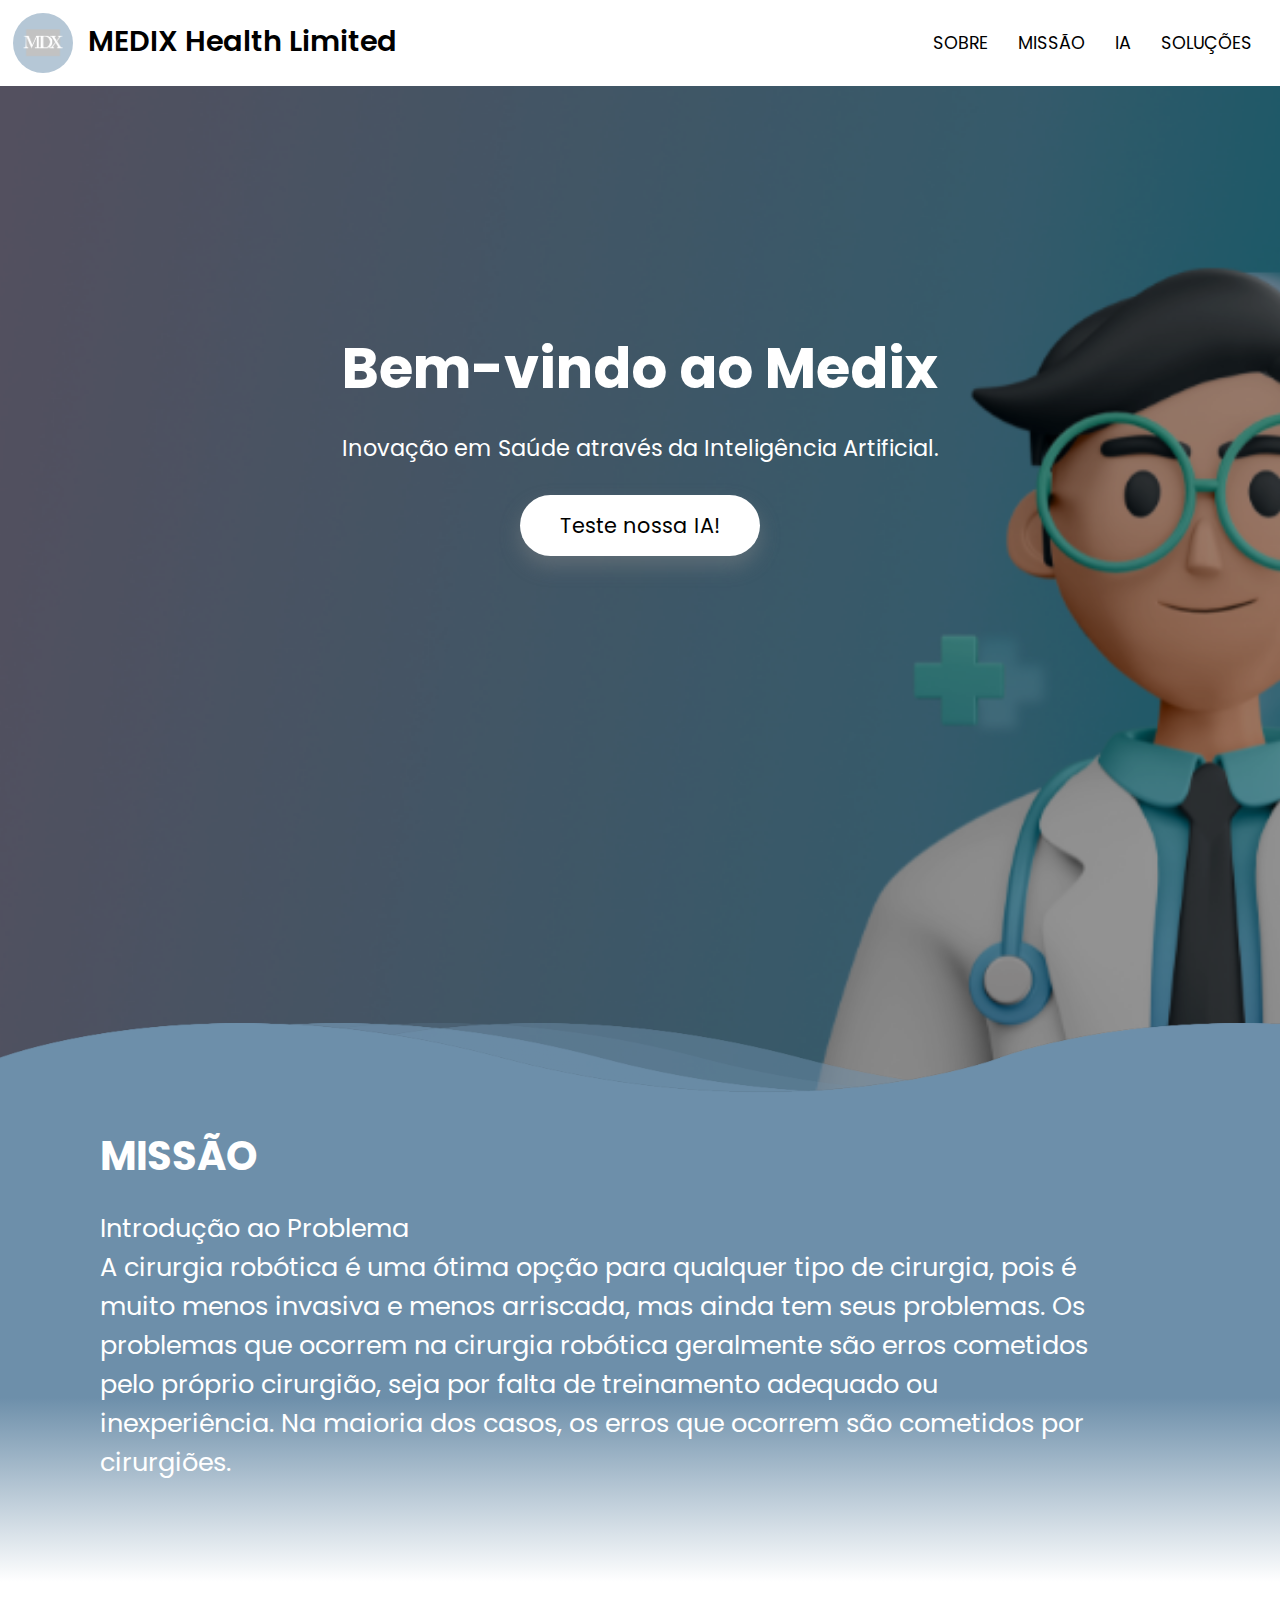
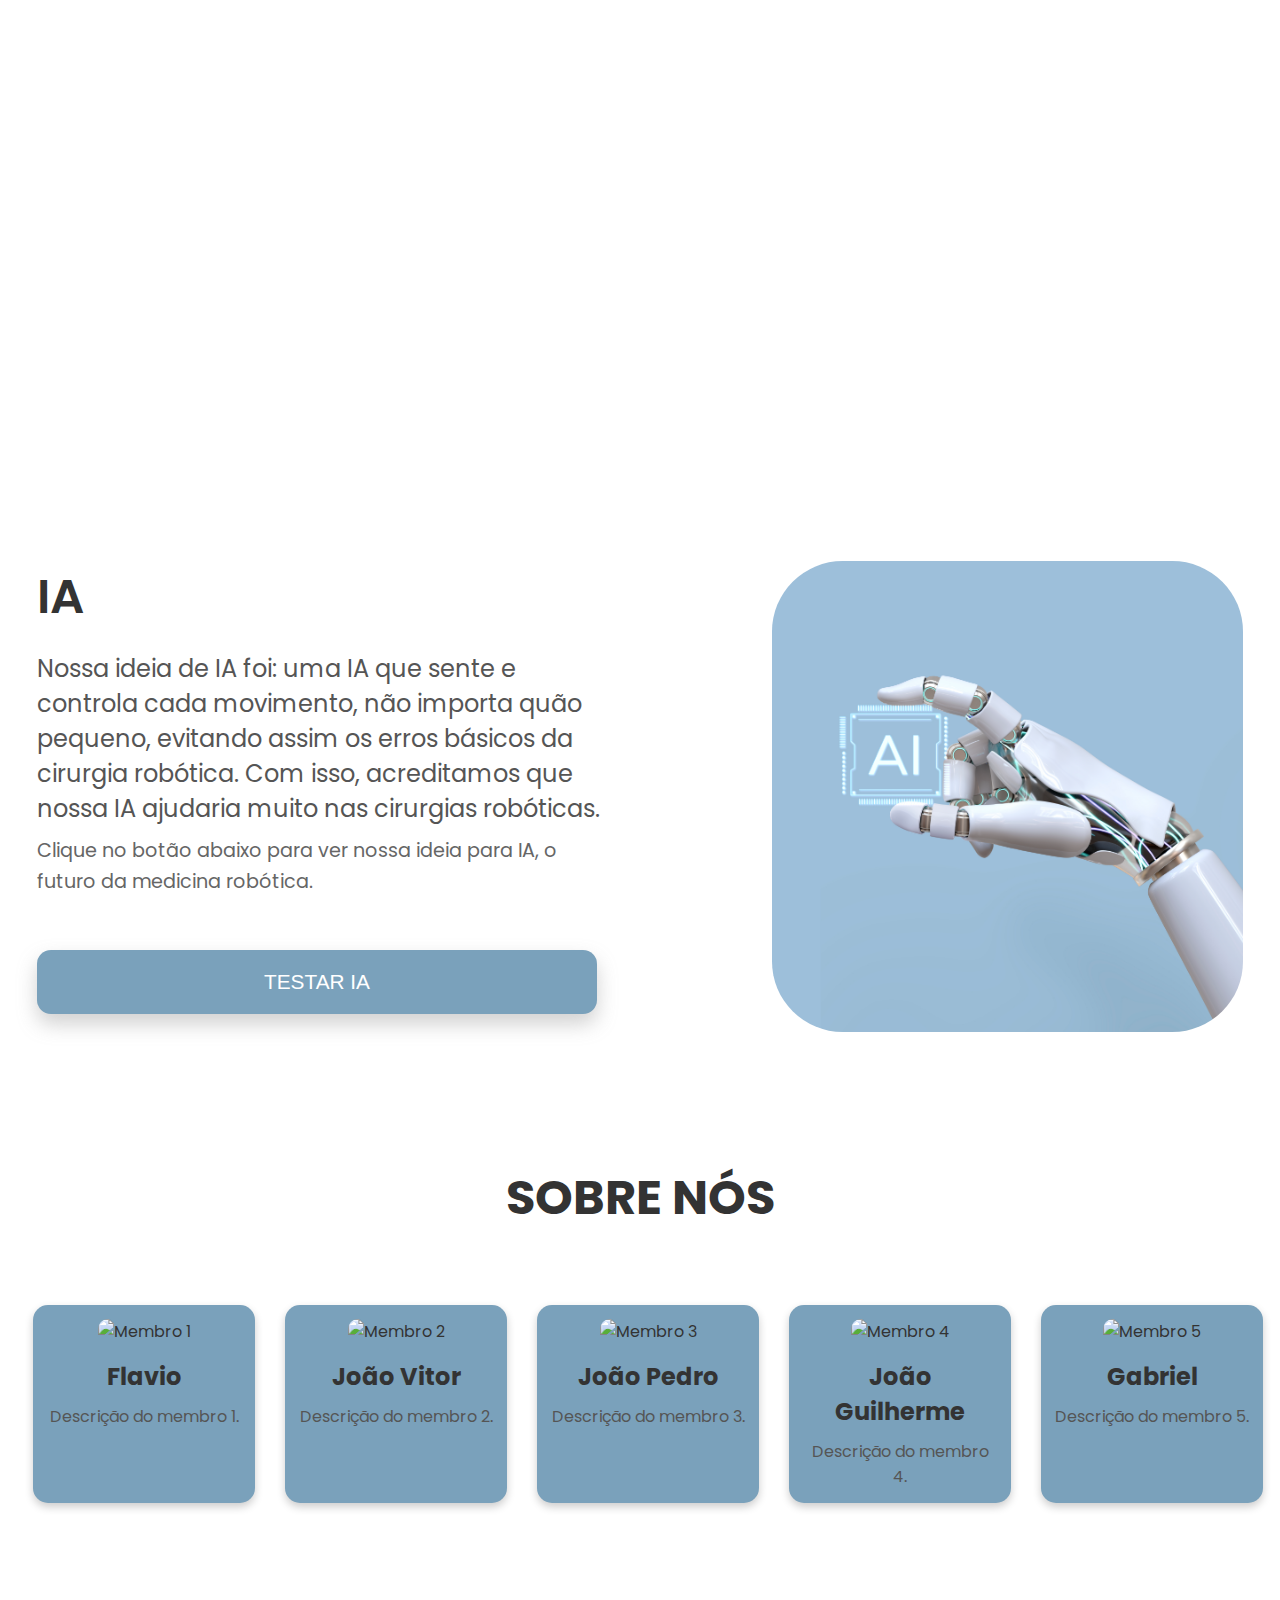
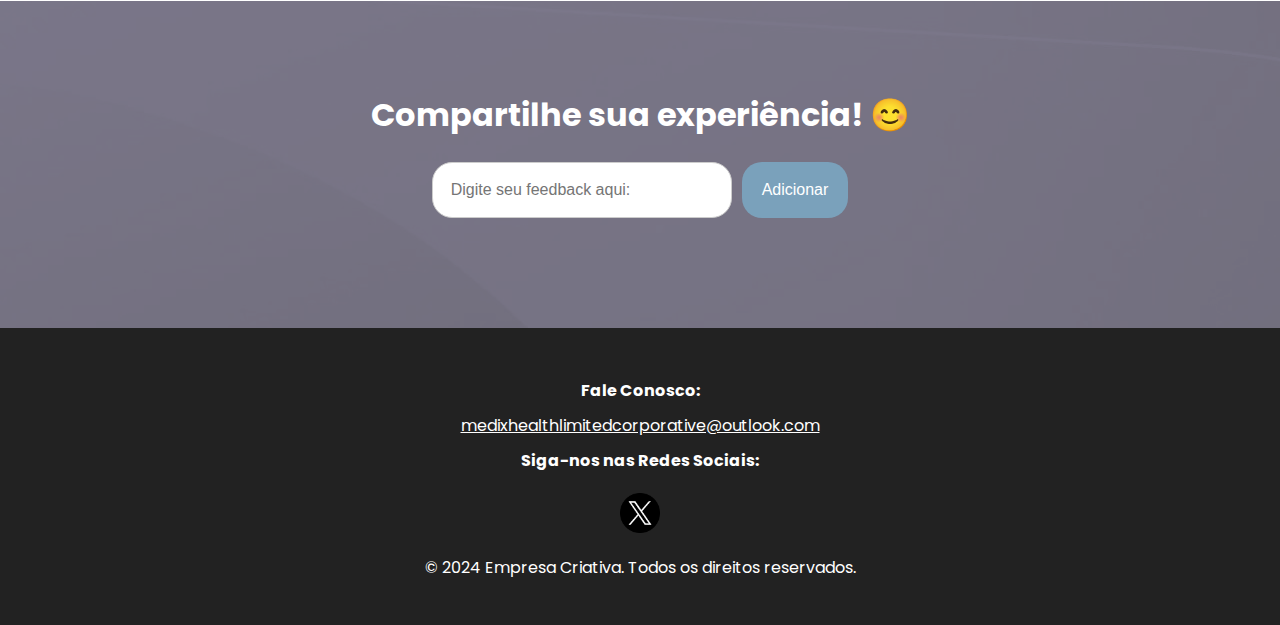
==== index.html @ 0a0d0ec9 "arrumei" ====
<!DOCTYPE html>
<html lang="usa">

<head>
    <meta charset="UTF-8">
    <meta name="viewport" content="width=device-width, initial-scale=1.0">
    <title>MEDIX Health Limited</title>
    <link rel="icon" href="imgs/LOGO.png">
    <link href="https://fonts.googleapis.com/css2?family=Poppins:wght@400;600&display=swap" rel="stylesheet">
    <link rel="stylesheet" href="style.css">
</head>

<body>

    <header class="main-header">
        <div class="header">
            <div class="logo">
                <img class="imgLogo" src="imgs/LOGO.png">
                <h1 class="logoTxt">MEDIX Health Limited</h1>
            </div>
            <nav class="main-nav">
                <ul>
                    <li><a href="#">SOBRE</a></li>
                    <li><a href="#">MISSÃO</a></li>
                    <li><a href="#">IA</a></li>
                    <li><a href="#">SOLUÇÕES</a></li>
                </ul>
            </nav>
        </div>
    </header>
    <section class="hero">
        <div class="centroPrincipal">
            <h2>Bem-vindo ao Medix</h2>
            <p>Inovação em Saúde através da Inteligência Artificial.</p>
            <a href="#" class="cta-btn">Teste nossa IA!</a>
        </div>
    </section>

    <section class="ondas-box">
        <section class="txtMis">
            <h3>MISSÃO</h3>
            <p>Introdução ao Problema</p>
            <p>A cirurgia robótica é uma ótima opção para qualquer tipo de cirurgia, pois é muito menos invasiva e
                menos arriscada, mas ainda tem seus problemas. Os problemas que ocorrem na cirurgia robótica geralmente
                são erros cometidos pelo próprio cirurgião, seja por falta de treinamento adequado ou inexperiência. Na
                maioria dos casos, os erros que ocorrem são cometidos por cirurgiões.</p>
        </section>

        <div class="onda" id="onda1"></div>
        <div class="onda" id="onda2"></div>
        <div class="onda" id="onda3"></div>
        <div class="onda" id="onda4"></div>
    </section>

    <section class="mission2">
        <div class="misON2">
            <img class="imgMis" src="imgs/pexels-cottonbro-6153343.jpg" alt="Descrição da imagem">
            <div class="txtMis3">
                <h3 class="tilMis">Nossa Solução</h3>
                <p class="pTxt">
                    Esses erros são simples e fáceis de evitar. Pensamos em resolver esses erros médicos com uma IA que
                    reconhece qualquer movimento, não importa quão pequeno, evitando assim os erros.
                </p>
            </div>
        </div>
    </section>

    <section class="ourAI">
        <div class="ai">
            <h3 class="titAi">IA</h3>
            <div class="txtAIz">
                <p class="txtAi">Nossa ideia de IA foi: uma IA que sente e controla cada movimento, não importa quão
                    pequeno, evitando assim os erros básicos da cirurgia robótica. Com isso, acreditamos que nossa IA
                    ajudaria muito nas cirurgias robóticas.</p>
                <p class="txtAi2">Clique no botão abaixo para ver nossa ideia para IA, o futuro da medicina robótica.
                </p>
                <button class="btnAI">TESTAR IA</button>
            </div>
        </div>
        <div class="imgAIc">
            <img class="imgAi" src="imgs/ai-chip-artificial-intelligence-future-technology-innovation.jpg">
        </div>
    </section>

    <section class="about">
        <h1>SOBRE NÓS</h1>
        <div class="about-container">
            <div class="about-card">
                <img src="imgs/FLAVIO.png" alt="Membro 1">
                <h4>Flavio</h4>
                <p>Descrição do membro 1.</p>
            </div>
            <div class="about-card">
                <img src="imgs/CLIRONS.png" alt="Membro 2">
                <h4>João Vitor</h4>
                <p>Descrição do membro 2.</p>
            </div>
            <div class="about-card">
                <img src="imgs/PEDRO.png" alt="Membro 3">
                <h4>João Pedro</h4>
                <p>Descrição do membro 3.</p>
            </div>
            <div class="about-card">
                <img src="imgs/GUILHERME.png" alt="Membro 4">
                <h4>João Guilherme</h4>
                <p>Descrição do membro 4.</p>
            </div>
            <div class="about-card">
                <img src="imgs/BABIEL.png" alt="Membro 5">
                <h4>Gabriel</h4>
                <p>Descrição do membro 5.</p>
            </div>
        </div>
    </section>

    <script>
        // Função para verificar se o elemento está visível na viewport para só fazer o movimento quando chegar no objeto
        function isElementInViewport(el) {
            const rect = el.getBoundingClientRect();
            return (
                rect.top >= 0 &&
                rect.bottom <= (window.innerHeight || document.documentElement.clientHeight)
            );
        }

        // Função para adicionar a animação quando o elemento está na viewport
        function animateOnScroll() {
            const misON2 = document.querySelectorAll('.misON2');
            misON2.forEach((item) => {
                if (isElementInViewport(item)) {
                    item.classList.add('animate');
                }
            });
        }

        // Adiciona o evento de rolagem
        window.addEventListener('scroll', animateOnScroll);
    </script>

    <script>
        // Função para verificar se o elemento está visível na viewport para só fazer o movimento quando chegar no objeto
        function isElementInViewport(el) {
            const rect = el.getBoundingClientRect();
            return (
                rect.top >= 0 &&
                rect.bottom <= (window.innerHeight || document.documentElement.clientHeight)
            );
        }

        // Função para adicionar a animação quando o elemento está na viewport
        function animateOnScroll() {
            const ourAI = document.querySelectorAll('.ourAI');
            ourAI.forEach((item) => {
                if (isElementInViewport(item)) {
                    item.classList.add('animate');
                }
            });
        }

        // Adiciona o evento de rolagem
        window.addEventListener('scroll', animateOnScroll);
    </script>

    <script>
        // Função para verificar se o elemento está visível na viewport para só fazer o movimento quando chegar no objeto
        function isElementInViewport(el) {
            const rect = el.getBoundingClientRect();
            return (
                rect.top >= 0 &&
                rect.bottom <= (window.innerHeight || document.documentElement.clientHeight)
            );
        }

        // Função para adicionar a animação quando o elemento está na viewport
        function animateOnScroll() {
            const ourAI = document.querySelectorAll('.misON');
            ourAI.forEach((item) => {
                if (isElementInViewport(item)) {
                    item.classList.add('animate');
                }
            });
        }

        // Adiciona o evento de rolagem
        window.addEventListener('scroll', animateOnScroll);
    </script>

    <section class="todo-section">
        <h1 class="toDo">Compartilhe sua experiência! 😊</h1>
        <form id="formProduto">
            <input type="text" id="produto" placeholder="Digite seu feedback aqui:" required>
            <button type="submit">Adicionar</button>
        </form>

        <ul id="listaSupermercado" class="task-list"></ul>
    </section>

    <div class="barrinha"></div>

    <footer class="main-footer">
        <div class="footer">
            <h4>Fale Conosco:</h4>
            <p><a class="email" href="mailto:medixhealthlimitedcorporative@outlook.com">medixhealthlimitedcorporative@outlook.com</a></p>

            <h4>Siga-nos nas Redes Sociais:</h4>
            <a href="https://x.com/MEDIXHL?t=LegShNUHQI_TQAHU0p8YYA&s=09" target="_blank" aria-label="Twitter">
                <img src="imgs/twitter.png" alt="Twitter" class="twitter-button">
            </a>

            <p>&copy; 2024 Empresa Criativa. Todos os direitos reservados.</p>
        </div>
    </footer>

</body>
<script src="script.js"></script>

</html>
---- style.css ----
* {
    margin: 0;
    padding: 0;
    box-sizing: border-box;
}
 
body {
    font-family: 'Poppins', sans-serif;
    background-color: #ffffff;
    color: #333;
}



h1 {
    text-decoration: none;
  }
  
  h1::after {
    content: "";
    display: block;
    width: 0;
    height: 3px;
    background: rgba(52, 148, 173, 1);
    transition: .5s ease-out;
  }
  
  h1:hover::after {
    width: 100%;
  }


h3 {
    text-decoration: none;
  }
  
  h3::after {
    content: "";
    display: block;
    width: 0;
    height: 3px;
    background: rgba(52, 148, 173, 1);
    transition: .5s ease-out;
  }
  
  h3:hover::after {
    width: 90%;
  }
 
.centroPrincipal {
    width: 90%;
    max-width: 1200px;
    margin: 0 auto;
    display: flex;
    flex-direction: column;
    align-items: center;
}
 
/* Header */
 
.header {
    display: flex;
    justify-content: space-between; /* Distribui logo e navegação */
    align-items: center; /* Alinha itens verticalmente no centro */
    padding: 13px;
}
 
.logo {
    display: flex;
    align-items: center; /* Alinha logo e texto lado a lado */
}
 
.imgLogo {
    width: 60px;
    height: 60px;
    border-radius: 50%; /* Faz a logo ficar em um círculo */
    object-fit: cover; /* Garante que a imagem se ajuste ao círculo */
    margin-right: 15px; /* Espaço entre a logo e o texto */
}
 
.main-header {
    background-color: #ffffff;
    color: #000000;
    width: 100%;
}
 
.logoTxt {
    font-size: 1.8em;
    font-weight: 600;
    color: #000000;
}
 
.main-nav ul {
    list-style: none;
    display: flex;
    margin: 0;
    padding: 0;
}
 
.main-nav ul li {
    margin: 0 15px;
}
 
.main-nav ul li a {
    text-decoration: none;
    color: #000000;
    font-size: 1.1em;
    transition: color 0.3s ease;
}
 
.main-nav ul li a:hover {
    color: #808080;
}
 
/* Hero Section */
.hero {
    background: url('imgs/Design sem nome.png') no-repeat center center/cover; /* Atualizado */
    color: #fff;
    text-align: center;
    padding: 240px 0;
    box-shadow: inset 0 0 0 2000px rgba(0, 0, 0, 0.4);
    height: 115vh;
    animation: parallaxScroll 5s infinite linear;
}
 
.hero h2 {
    font-size: 3.5em;
    margin-bottom: 20px;
    animation: slideIn 1.5s ease-out;
}
 
.hero p {
    font-size: 1.4em;
    margin-bottom: 30px;
    animation: slideIn 2s ease-out;
}
 
.cta-btn {
    background-color: #ffffff;
    color: #000000;
    padding: 15px 40px;
    text-decoration: none;
    font-size: 1.3em;
    border-radius: 50px;
    box-shadow: 0 10px 20px rgba(139, 139, 139, 0.4);
    transition: background-color 0.3s, transform 0.3s;
    animation: pulse 2s infinite;
}
 
.cta-btn:hover {
    background-color: #919191;
    transform: scale(1.1);
}
 
/* Services Section */
.about {
    background-color: #fff;
    padding: 80px 0;
    text-align: center;
}

.about h1 {
    font-size: 3em;
    margin-bottom: 50px;
}

.about-container {
    display: flex;
    overflow-x: auto; /* Habilita o scroll horizontal */
    padding: 18px;
    scrollbar-width: thin; /* Para navegadores compatíveis */
}

.about-card {
    flex: 0 0 auto; /* Impede que os cards encolham */
    width: 222px; /* Largura fixa dos cards */
    margin: 0 15px; /* Espaçamento entre os cards */
    background-color: rgba(122, 161, 187, 1);
    border-radius: 15px;
    padding: 14px;
    box-shadow: 0 4px 8px rgba(0, 0, 0, 0.2);
    transition: transform 0.3s;
}

.about-card img {
    width: 100%;
    height: auto;
    border-radius: 10px;
}

.about-card h4 {
    margin: 15px 0 10px;
    font-size: 1.5em;
    color: #333;
}

.about-card p {
    color: #555;
}

/* Efeito de hover */
.about-card:hover {
    transform: scale(1.05);
}


/* MISSÂO1 
.mission {
    background-color: #ffffff; 
}

.pagina_inicial{
    background-color: #000000;
}

.misON {
    margin-top: 100px;
    transition: transform 0.25s ease-in-out, opacity 0.25s ease-in-out; 
    background-image: url(Ondinha.png);
    background-size: cover;
    background-position: center;
    background-repeat: no-repeat;
    min-height: 550px;
    padding: 52px;
}


.misON.animate {
    opacity: 1;
    transform: translateX(0);
}

.titMis {
    font-size: 3em;
    color: #ffffff;
    font-weight: 600;
    margin-bottom: 15px;
    text-align: left;
}
 
.txtMis {
    font-size: 1.5em;
    color: #ffffff;
    margin-bottom: 10px;
    text-align: left;
}
 
.txtMis2 {
    font-size: 1.2em;
    color: #e5e5e5;
    line-height: 1.6;
    text-align: left;
}
*/
 
----------------------------
/*teste*/
.titMis{
    width: 100%;
    height: 100%;

    display: flex;
    align-items: center;
    justify-content: center;
    
    position: fixed;
    z-index: -1;

    font-size: 40px;
    color: #000000;
}

.txtMis{
    padding: 100px;
    background: linear-gradient(180deg, rgba(109,143,170,1) 0%, rgba(109,143,170,1) 60%, rgba(255,255,255,1) 100%);
}

.txtMis h3{
    font-size: 2.5em;
    margin-bottom: 20px;
    color: white;
    margin-top: -95px;
}

.txtMis p{
    font-size: 1.6em;
    color: white;
    display: flex;
    width: 1000px;
}

.ondas-box{
    position: relative;
    width: 100%;
    height: 500px;
}

.onda {
    margin-top: 100px;
    width: 100%;
    height: 100px;
    position: absolute;
    bottom: 498px;
    background-image: url('imgs/waves3.png'); /* Atualizado */
    background-size: 1000px 100px;
    animation: ondaAnimada 5s ease-in-out infinite alternate;
}

@keyframes ondaAnimada {
    0%{
        transform: translateY(0px);
    }
    100%{
        transform: translateY(10px);
    }
}

#onda1{
    z-index: 1000;
    opacity: 1;
    background-position-x: 400;
}
#onda2{
    z-index: 999;
    opacity: 0.5;
    background-position-x: 300px;
}
#onda3{
    z-index: 998;
    opacity: 0.2;
    background-position-x: 200px;
}
#onda4{
    z-index: 997;
    opacity: 0.8;
    background-position-x: 100px;
}



/* MISSÂO2 */
.mission2 {
    background-color: #ffffff;
    padding: 50px 20px;
}
 
.misON2 {
    display: flex;
    align-items: flex-start;
    width: 93vw;
    opacity: 0; /* Inicia invisível */
    transform: translateX(-100px); /* Inicia fora da tela à esquerda */
    transition: transform 0.25s ease-in-out, opacity 0.25s ease-in-out; /* Transição mais rápida e suave */
    margin-top: -60px;
}

.misON2.animate {
    opacity: 1; /* Torna visível */
    transform: translateX(0); /* Move para a posição final */
}
 
 
.imgMis {
    width: 444px;
    height: 400px;
    border-radius: 15%;
    object-fit: cover;
    margin-right: 100px;
    margin-top: 50px;
}
 
.txtMis3 {
    font-size: 1.5em;
    margin-top: 125px;
    flex: 1;
}
 
.tilMis {
    font-size: 2em;
    color: #333;
    margin-bottom: 10px;
}
 
.pTxt {
    font-size: 1em;
    color: #666;
    line-height: 1.6;
}
 
/*AI*/
.ourAI {
    background-color: #ffffff;
    padding: 50px 37px;
    display: flex;
    justify-content: space-between;
    align-items: flex-start;
    /*opacity: 0; 
    transform: translateX(0px); 
    transition: transform 0.25s ease-in-out, opacity 0.25s ease-in-out;*/
}

/*.ourAI.animate {
    opacity: 1; /* Torna visível 
    transform: translateX(0); /* Move para a posição final 
}*/
.ai {
    flex: 1;
    margin-right: 20px;
}
 
.titAi {
    font-size: 3em;
    color: #333333;
    font-weight: 600;
    margin-bottom: 15px;
    text-align: left;
}
 
.txtAIz {
    display: flex;
    flex-direction: column;
}
 
.txtAi {
    font-size: 1.5em;
    color: #555555;
    margin-bottom: 10px;
    max-width: 573px; /* Adicionado para limitar a largura */
}
 
.txtAi2 {
    font-size: 1.2em;
    color: #666666;
    line-height: 1.6;
    max-width: 572px; /* Adicionado para limitar a largura */
}
 
.btnAI {
    margin-top: 53px;
    width: 560px;
    height: 64px;
    background: #7aa1bb;
    border-radius: 14px;
    color: white;
    border: none;
    cursor: pointer;
    box-shadow: 0 10px 20px rgba(139, 139, 139, 0.4);
    transition: transform 0.3s;
    font-size: 1.3em;
    display: flex;
    align-items: center;
    justify-content: center;
}

.btnAI:hover {
    transform: scale(1.05);
    background-color: rgba(52, 148, 173, 1);
}

.btnAI:active {
    transform: scale(0.95); /* Faz o botão "afundar" ao ser clicado */
    box-shadow: 0 2px 5px rgba(0, 0, 0, 0.2);
}
 
.imgAIc {
    display: flex;
    align-items: center;
}
 
.imgAi {
    width: 100%; /* Ajustar para ocupar 100% do espaço disponível */
    max-width: 471px; /* Tamanho máximo */
    height: auto; /* Altura automática para manter a proporção */
    border-radius: 15%; /* Arredondamento de bordas */
}
 
 
 
/* Footer */
.main-footer {
    background-color: #222;
    color: #fff;
    text-align: center;
    padding: 40px 20px;
}

.email{
    color: #ffffff;
}

.footer {
    max-width: 1200px;
    margin: 0 auto;
}

.footer h4 {
    margin: 10px 0;
}

.footer p {
    margin: 5px 0;
}

.twitter-button {
    width: 40px; /* Ajuste o tamanho conforme necessário */
    height: auto; /* Mantém a proporção da imagem */
    margin: 10px;
    transition: transform 0.3s;
}

.twitter-button:hover {
    transform: scale(1.1); /* Efeito de zoom ao passar o mouse */
}


/* Lista */
.todo-section {
    background: url(imgs/back3.png);
    padding: 90px 20px;
    width: 100%;
    max-width: 1500px;
    margin: 0 auto;
    text-align: center;
}

.toDo {
    font-size: 2em;
    color: #ffffff;
    margin-bottom: 20px;
    font-weight: bold;
}

#formProduto {
    display: flex;
    justify-content: center;
    gap: 10px;
    margin-bottom: 20px;
}

#formProduto input[type="text"] {
    padding: 18px;
    border-radius: 20px;
    border: 1px solid #ccc;
    font-size: 16px;
    width: 60%;
    max-width: 300px;
}

#formProduto input[type="text"]:focus {
    outline: none;
    border-color: #3498db;
}

#formProduto button {
    padding: 10px 20px;
    border-radius: 20px;
    border: none;
    background-color:  #7aa1bb;
    color: white;
    font-size: 16px;
    cursor: pointer;
    transition: background-color 0.3s ease;
}

#formProduto button:hover {
    background-color: #2874a6;
}

.task-list {
    list-style: none;
    padding: 0;
    margin: 0;
}

.task-list li {
    background-color: #ffffff;
    color: #181818;
    font-weight: bold;
    padding: 15px;
    margin-bottom: 10px;
    border-radius: 8px;
    display: flex;
    justify-content: space-between;
    align-items: center;
    box-shadow: 0 2px 5px rgba(0, 0, 0, 0.1);
    transition: transform 0.3s ease;
}

.task-list li:hover {
    transform: scale(1.02);
}

.task-list li span {
    flex-grow: 1;
    text-align: left;
    padding-left: 10px;
}

.task-list li button {
    border: none;
    border-radius: 5px;
    padding: 8px 12px;
    cursor: pointer;
    font-size: 14px;
}

.task-list li button:first-child {
    background-color: #16a085;
    color: white;
    margin-right: 8px;
}

.task-list li button:last-child {
    background-color: #b95b51;
    color: white;
}

 
/* Animations */
@keyframes fadeIn {
    0% {
        opacity: 0;
    }
    100% {
        opacity: 1;
    }
}
 
@keyframes slideIn {
    0% {
        transform: translateY(-2px); /* Movendo menos para começar */
        opacity: 0;
    }
    100% {
        transform: translateY(0);
        opacity: 1;
    }
}
 
@keyframes pulse {
    0% {
        transform: scale(1);
    }
    50% {
        transform: scale(1.05);
    }
    100% {
        transform: scale(1);
    }
}
 
@keyframes parallaxScroll {
    0% {
        background-position: 0% 0%;
    }
    100% {
        background-position: 100% 100%;
    }
}
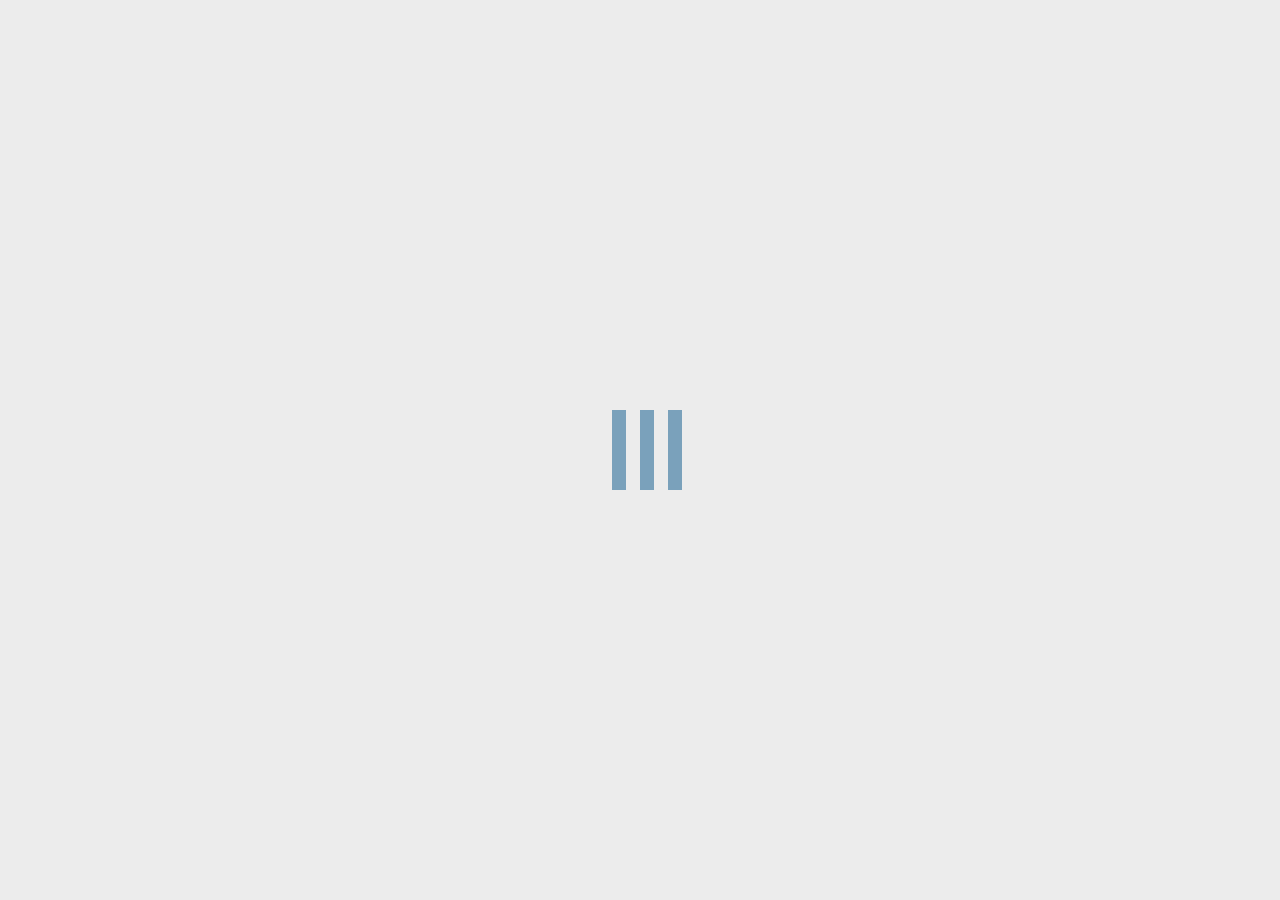
==== commit 6ae7ccac: "arrumei 2" ====
--- a/index.html
+++ b/index.html
@@ -1,217 +1,22 @@
 <!DOCTYPE html>
-<html lang="usa">
-
+<html lang="en">
 <head>
     <meta charset="UTF-8">
     <meta name="viewport" content="width=device-width, initial-scale=1.0">
-    <title>MEDIX Health Limited</title>
+    <link rel="stylesheet" href="style2.css">
     <link rel="icon" href="imgs/LOGO.png">
-    <link href="https://fonts.googleapis.com/css2?family=Poppins:wght@400;600&display=swap" rel="stylesheet">
-    <link rel="stylesheet" href="style.css">
+    <title>Loading...</title>
 </head>
+<body>
+    <div></div>
+    <div></div>
+    <div></div>
 
-<body>
-
-    <header class="main-header">
-        <div class="header">
-            <div class="logo">
-                <img class="imgLogo" src="imgs/LOGO.png">
-                <h1 class="logoTxt">MEDIX Health Limited</h1>
-            </div>
-            <nav class="main-nav">
-                <ul>
-                    <li><a href="#">SOBRE</a></li>
-                    <li><a href="#">MISSÃO</a></li>
-                    <li><a href="#">IA</a></li>
-                    <li><a href="#">SOLUÇÕES</a></li>
-                </ul>
-            </nav>
-        </div>
-    </header>
-    <section class="hero">
-        <div class="centroPrincipal">
-            <h2>Bem-vindo ao Medix</h2>
-            <p>Inovação em Saúde através da Inteligência Artificial.</p>
-            <a href="#" class="cta-btn">Teste nossa IA!</a>
-        </div>
-    </section>
-
-    <section class="ondas-box">
-        <section class="txtMis">
-            <h3>MISSÃO</h3>
-            <p>Introdução ao Problema</p>
-            <p>A cirurgia robótica é uma ótima opção para qualquer tipo de cirurgia, pois é muito menos invasiva e
-                menos arriscada, mas ainda tem seus problemas. Os problemas que ocorrem na cirurgia robótica geralmente
-                são erros cometidos pelo próprio cirurgião, seja por falta de treinamento adequado ou inexperiência. Na
-                maioria dos casos, os erros que ocorrem são cometidos por cirurgiões.</p>
-        </section>
-
-        <div class="onda" id="onda1"></div>
-        <div class="onda" id="onda2"></div>
-        <div class="onda" id="onda3"></div>
-        <div class="onda" id="onda4"></div>
-    </section>
-
-    <section class="mission2">
-        <div class="misON2">
-            <img class="imgMis" src="imgs/pexels-cottonbro-6153343.jpg" alt="Descrição da imagem">
-            <div class="txtMis3">
-                <h3 class="tilMis">Nossa Solução</h3>
-                <p class="pTxt">
-                    Esses erros são simples e fáceis de evitar. Pensamos em resolver esses erros médicos com uma IA que
-                    reconhece qualquer movimento, não importa quão pequeno, evitando assim os erros.
-                </p>
-            </div>
-        </div>
-    </section>
-
-    <section class="ourAI">
-        <div class="ai">
-            <h3 class="titAi">IA</h3>
-            <div class="txtAIz">
-                <p class="txtAi">Nossa ideia de IA foi: uma IA que sente e controla cada movimento, não importa quão
-                    pequeno, evitando assim os erros básicos da cirurgia robótica. Com isso, acreditamos que nossa IA
-                    ajudaria muito nas cirurgias robóticas.</p>
-                <p class="txtAi2">Clique no botão abaixo para ver nossa ideia para IA, o futuro da medicina robótica.
-                </p>
-                <button class="btnAI">TESTAR IA</button>
-            </div>
-        </div>
-        <div class="imgAIc">
-            <img class="imgAi" src="imgs/ai-chip-artificial-intelligence-future-technology-innovation.jpg">
-        </div>
-    </section>
-
-    <section class="about">
-        <h1>SOBRE NÓS</h1>
-        <div class="about-container">
-            <div class="about-card">
-                <img src="imgs/FLAVIO.png" alt="Membro 1">
-                <h4>Flavio</h4>
-                <p>Descrição do membro 1.</p>
-            </div>
-            <div class="about-card">
-                <img src="imgs/CLIRONS.png" alt="Membro 2">
-                <h4>João Vitor</h4>
-                <p>Descrição do membro 2.</p>
-            </div>
-            <div class="about-card">
-                <img src="imgs/PEDRO.png" alt="Membro 3">
-                <h4>João Pedro</h4>
-                <p>Descrição do membro 3.</p>
-            </div>
-            <div class="about-card">
-                <img src="imgs/GUILHERME.png" alt="Membro 4">
-                <h4>João Guilherme</h4>
-                <p>Descrição do membro 4.</p>
-            </div>
-            <div class="about-card">
-                <img src="imgs/BABIEL.png" alt="Membro 5">
-                <h4>Gabriel</h4>
-                <p>Descrição do membro 5.</p>
-            </div>
-        </div>
-    </section>
-
-    <script>
-        // Função para verificar se o elemento está visível na viewport para só fazer o movimento quando chegar no objeto
-        function isElementInViewport(el) {
-            const rect = el.getBoundingClientRect();
-            return (
-                rect.top >= 0 &&
-                rect.bottom <= (window.innerHeight || document.documentElement.clientHeight)
-            );
-        }
-
-        // Função para adicionar a animação quando o elemento está na viewport
-        function animateOnScroll() {
-            const misON2 = document.querySelectorAll('.misON2');
-            misON2.forEach((item) => {
-                if (isElementInViewport(item)) {
-                    item.classList.add('animate');
-                }
-            });
-        }
-
-        // Adiciona o evento de rolagem
-        window.addEventListener('scroll', animateOnScroll);
+      <script>
+        // Redireciona após 3 segundos (3000 milissegundos) mudei para 4000
+        setTimeout(function() {
+            window.location.href = "http://127.0.0.1:5500/prot%20Future%20Fast/index.html" // Substitua pelo seu arquivo de destino
+        }, 4000);
     </script>
-
-    <script>
-        // Função para verificar se o elemento está visível na viewport para só fazer o movimento quando chegar no objeto
-        function isElementInViewport(el) {
-            const rect = el.getBoundingClientRect();
-            return (
-                rect.top >= 0 &&
-                rect.bottom <= (window.innerHeight || document.documentElement.clientHeight)
-            );
-        }
-
-        // Função para adicionar a animação quando o elemento está na viewport
-        function animateOnScroll() {
-            const ourAI = document.querySelectorAll('.ourAI');
-            ourAI.forEach((item) => {
-                if (isElementInViewport(item)) {
-                    item.classList.add('animate');
-                }
-            });
-        }
-
-        // Adiciona o evento de rolagem
-        window.addEventListener('scroll', animateOnScroll);
-    </script>
-
-    <script>
-        // Função para verificar se o elemento está visível na viewport para só fazer o movimento quando chegar no objeto
-        function isElementInViewport(el) {
-            const rect = el.getBoundingClientRect();
-            return (
-                rect.top >= 0 &&
-                rect.bottom <= (window.innerHeight || document.documentElement.clientHeight)
-            );
-        }
-
-        // Função para adicionar a animação quando o elemento está na viewport
-        function animateOnScroll() {
-            const ourAI = document.querySelectorAll('.misON');
-            ourAI.forEach((item) => {
-                if (isElementInViewport(item)) {
-                    item.classList.add('animate');
-                }
-            });
-        }
-
-        // Adiciona o evento de rolagem
-        window.addEventListener('scroll', animateOnScroll);
-    </script>
-
-    <section class="todo-section">
-        <h1 class="toDo">Compartilhe sua experiência! 😊</h1>
-        <form id="formProduto">
-            <input type="text" id="produto" placeholder="Digite seu feedback aqui:" required>
-            <button type="submit">Adicionar</button>
-        </form>
-
-        <ul id="listaSupermercado" class="task-list"></ul>
-    </section>
-
-    <div class="barrinha"></div>
-
-    <footer class="main-footer">
-        <div class="footer">
-            <h4>Fale Conosco:</h4>
-            <p><a class="email" href="mailto:medixhealthlimitedcorporative@outlook.com">medixhealthlimitedcorporative@outlook.com</a></p>
-
-            <h4>Siga-nos nas Redes Sociais:</h4>
-            <a href="https://x.com/MEDIXHL?t=LegShNUHQI_TQAHU0p8YYA&s=09" target="_blank" aria-label="Twitter">
-                <img src="imgs/twitter.png" alt="Twitter" class="twitter-button">
-            </a>
-
-            <p>&copy; 2024 Empresa Criativa. Todos os direitos reservados.</p>
-        </div>
-    </footer>
-
 </body>
-<script src="script.js"></script>
-
-</html>
+</html>--- a/style2.css
+++ b/style2.css
@@ -0,0 +1,38 @@
+body {
+  margin: 0;
+  background: #ececec;
+  min-height: 100vh;
+  display: flex;
+  justify-content: center;
+  align-items: center;
+}
+
+div {
+  width: 0.875rem;
+  height: 5rem;
+  background: rgba(122, 161, 187, 1);
+  margin-left: 0.875rem;
+  animation: bar-loading 1s infinite alternate;
+}
+
+html {
+  scroll-behavior: smooth;
+  scroll-padding-top: 90px;
+}
+
+div:nth-child(2) {
+  animation-delay: -0.2s;
+}
+
+div:nth-child(3) {
+  animation-delay: -0.4s;
+}
+
+@keyframes bar-loading {
+  0% {
+    transform: scaleY(0.5);
+  }
+  100% {
+    transform: scaleY(1);
+  }
+}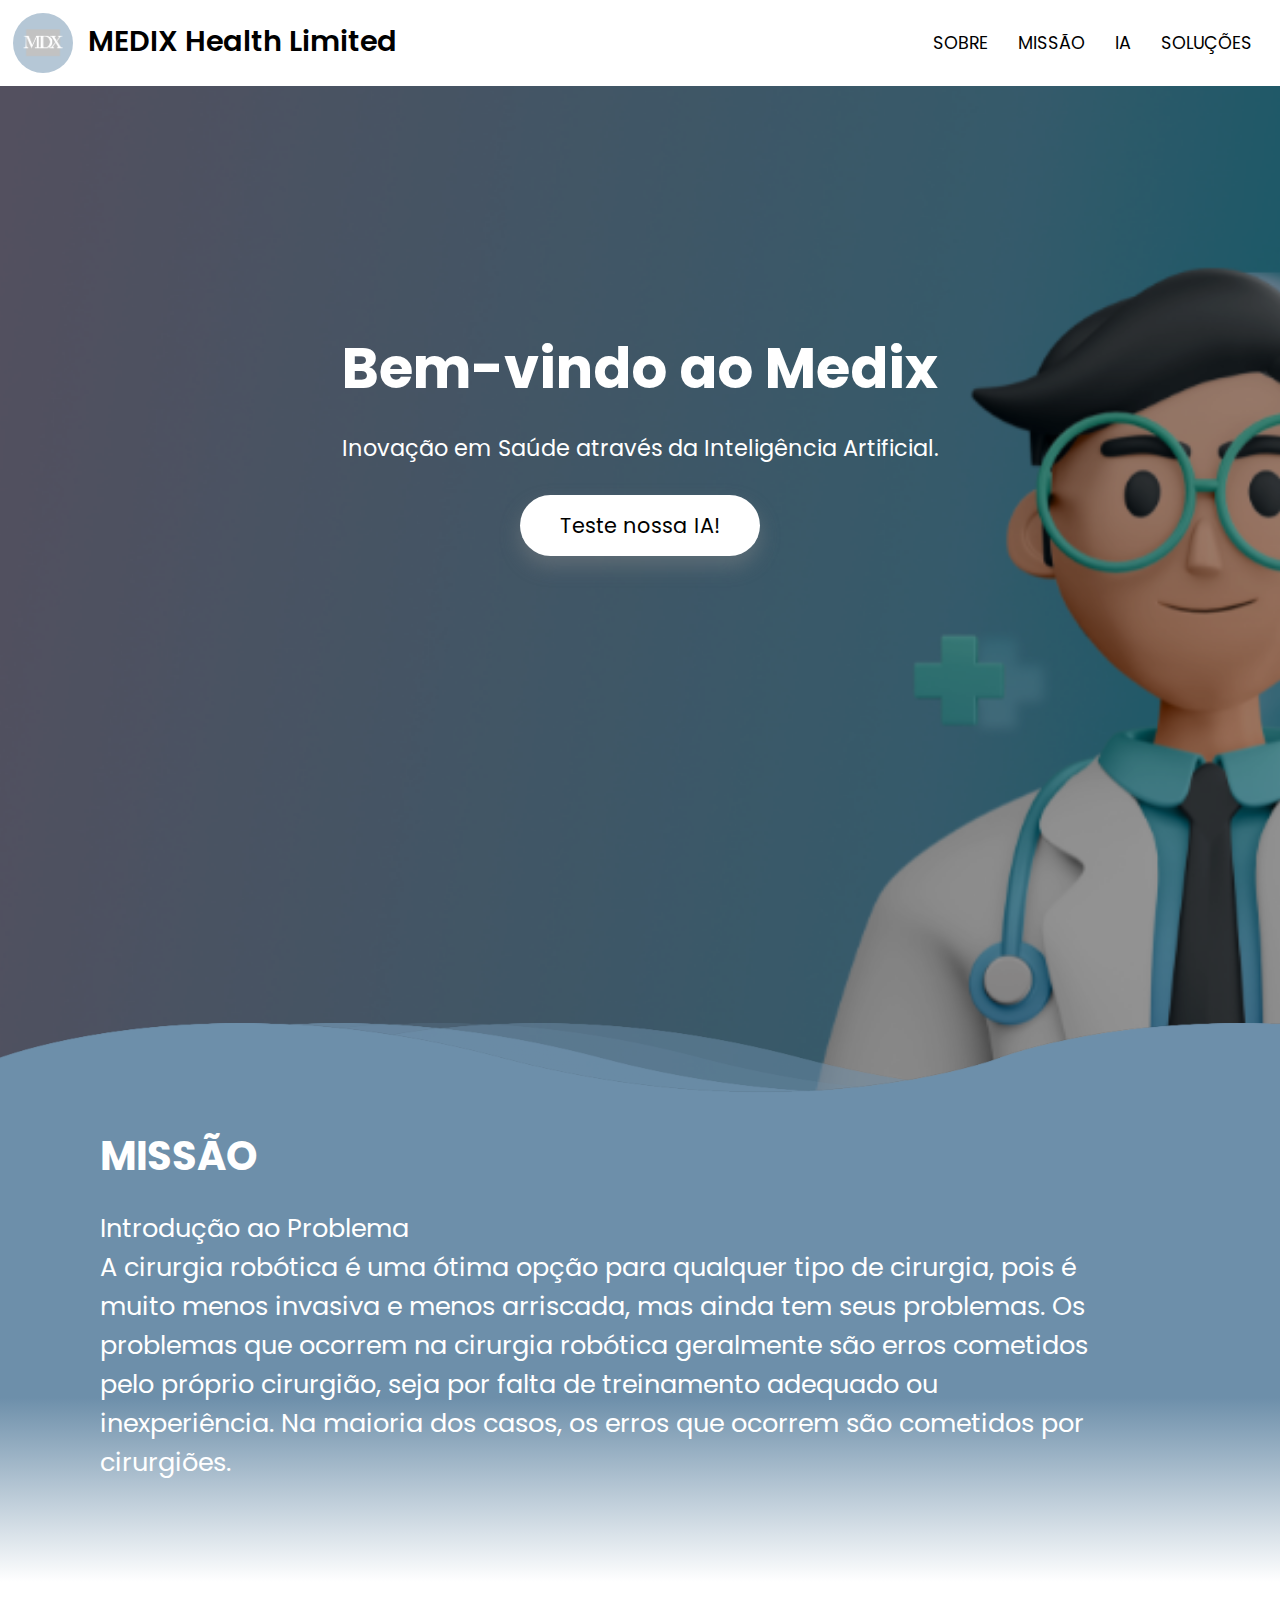
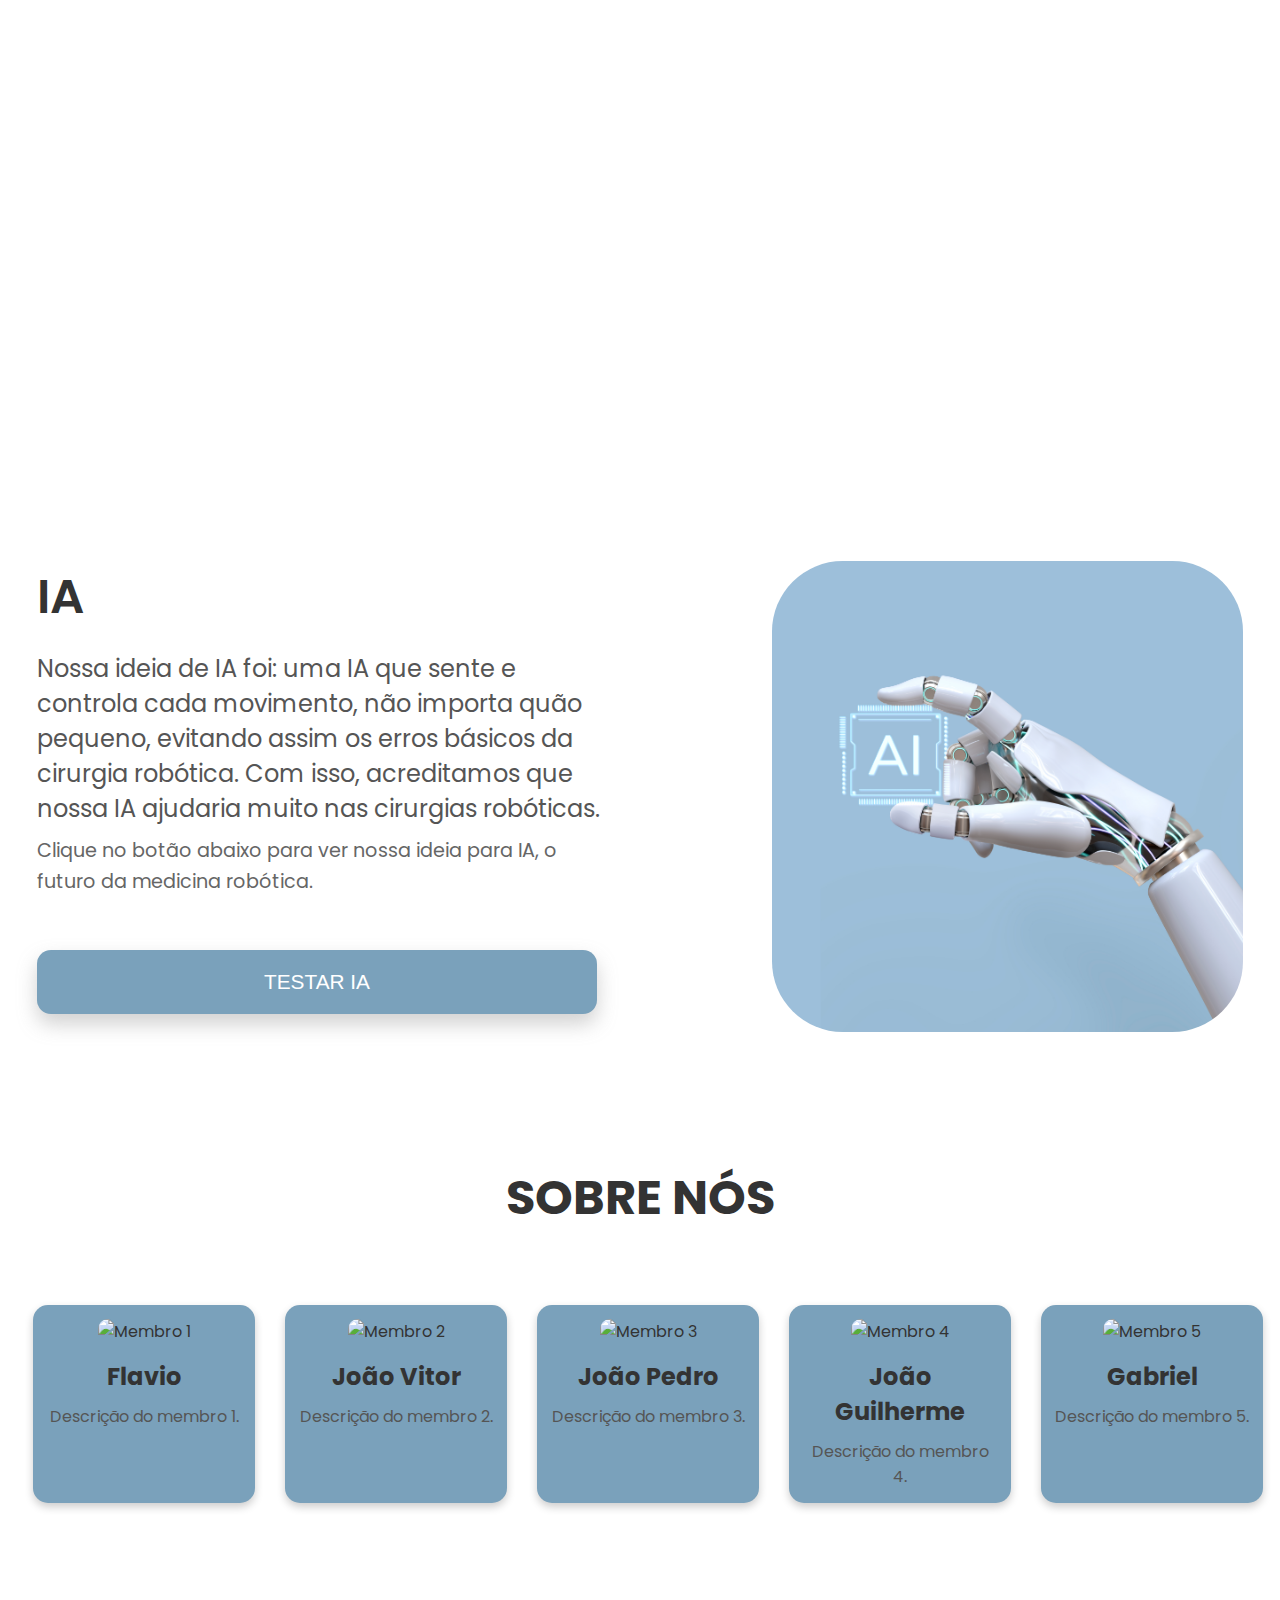
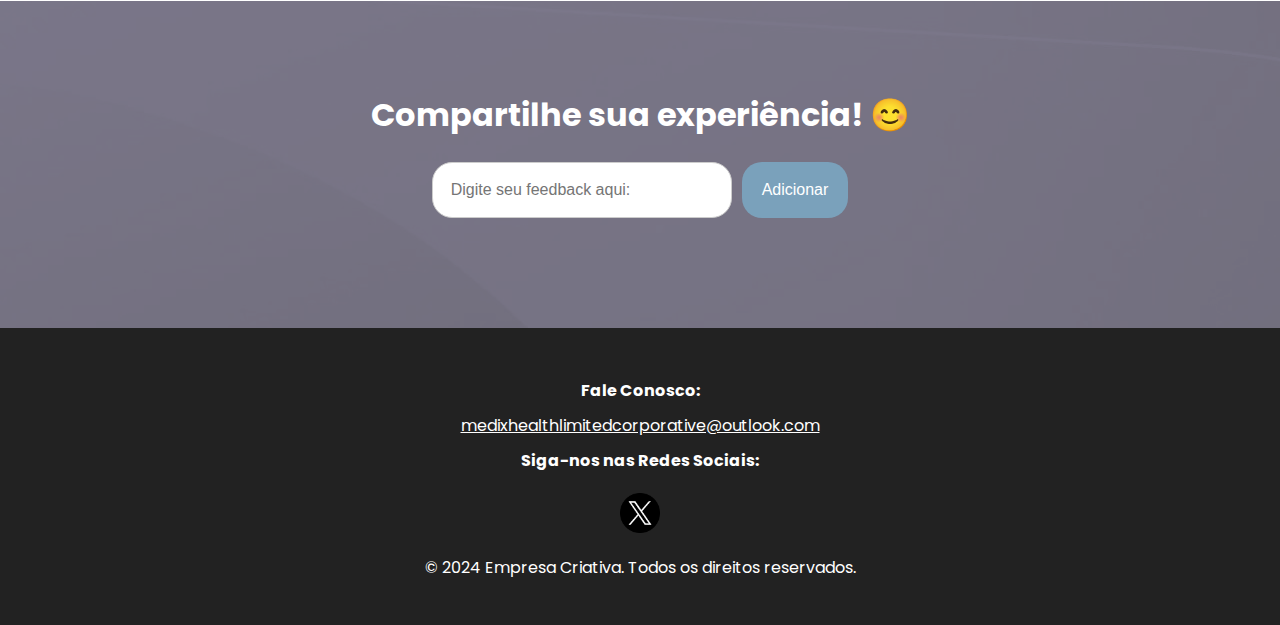
==== commit 905077ab: "osajda" ====
--- a/index.html
+++ b/index.html
@@ -1,22 +1,217 @@
 <!DOCTYPE html>
-<html lang="en">
+<html lang="usa">
+
 <head>
     <meta charset="UTF-8">
     <meta name="viewport" content="width=device-width, initial-scale=1.0">
-    <link rel="stylesheet" href="style2.css">
+    <title>MEDIX Health Limited</title>
     <link rel="icon" href="imgs/LOGO.png">
-    <title>Loading...</title>
+    <link href="https://fonts.googleapis.com/css2?family=Poppins:wght@400;600&display=swap" rel="stylesheet">
+    <link rel="stylesheet" href="style.css">
 </head>
+
 <body>
-    <div></div>
-    <div></div>
-    <div></div>
-
-      <script>
-        // Redireciona após 3 segundos (3000 milissegundos) mudei para 4000
-        setTimeout(function() {
-            window.location.href = "http://127.0.0.1:5500/prot%20Future%20Fast/index.html" // Substitua pelo seu arquivo de destino
-        }, 4000);
+
+    <header class="main-header">
+        <div class="header">
+            <div class="logo">
+                <img class="imgLogo" src="imgs/LOGO.png">
+                <h1 class="logoTxt">MEDIX Health Limited</h1>
+            </div>
+            <nav class="main-nav">
+                <ul>
+                    <li><a href="#">SOBRE</a></li>
+                    <li><a href="#">MISSÃO</a></li>
+                    <li><a href="#">IA</a></li>
+                    <li><a href="#">SOLUÇÕES</a></li>
+                </ul>
+            </nav>
+        </div>
+    </header>
+    <section class="hero">
+        <div class="centroPrincipal">
+            <h2>Bem-vindo ao Medix</h2>
+            <p>Inovação em Saúde através da Inteligência Artificial.</p>
+            <a href="#" class="cta-btn">Teste nossa IA!</a>
+        </div>
+    </section>
+
+    <section class="ondas-box">
+        <section class="txtMis">
+            <h3>MISSÃO</h3>
+            <p>Introdução ao Problema</p>
+            <p>A cirurgia robótica é uma ótima opção para qualquer tipo de cirurgia, pois é muito menos invasiva e
+                menos arriscada, mas ainda tem seus problemas. Os problemas que ocorrem na cirurgia robótica geralmente
+                são erros cometidos pelo próprio cirurgião, seja por falta de treinamento adequado ou inexperiência. Na
+                maioria dos casos, os erros que ocorrem são cometidos por cirurgiões.</p>
+        </section>
+
+        <div class="onda" id="onda1"></div>
+        <div class="onda" id="onda2"></div>
+        <div class="onda" id="onda3"></div>
+        <div class="onda" id="onda4"></div>
+    </section>
+
+    <section class="mission2">
+        <div class="misON2">
+            <img class="imgMis" src="imgs/pexels-cottonbro-6153343.jpg" alt="Descrição da imagem">
+            <div class="txtMis3">
+                <h3 class="tilMis">Nossa Solução</h3>
+                <p class="pTxt">
+                    Esses erros são simples e fáceis de evitar. Pensamos em resolver esses erros médicos com uma IA que
+                    reconhece qualquer movimento, não importa quão pequeno, evitando assim os erros.
+                </p>
+            </div>
+        </div>
+    </section>
+
+    <section class="ourAI">
+        <div class="ai">
+            <h3 class="titAi">IA</h3>
+            <div class="txtAIz">
+                <p class="txtAi">Nossa ideia de IA foi: uma IA que sente e controla cada movimento, não importa quão
+                    pequeno, evitando assim os erros básicos da cirurgia robótica. Com isso, acreditamos que nossa IA
+                    ajudaria muito nas cirurgias robóticas.</p>
+                <p class="txtAi2">Clique no botão abaixo para ver nossa ideia para IA, o futuro da medicina robótica.
+                </p>
+                <button class="btnAI">TESTAR IA</button>
+            </div>
+        </div>
+        <div class="imgAIc">
+            <img class="imgAi" src="imgs/ai-chip-artificial-intelligence-future-technology-innovation.jpg">
+        </div>
+    </section>
+
+    <section class="about">
+        <h1>SOBRE NÓS</h1>
+        <div class="about-container">
+            <div class="about-card">
+                <img src="imgs/FLAVIO.png" alt="Membro 1">
+                <h4>Flavio</h4>
+                <p>Descrição do membro 1.</p>
+            </div>
+            <div class="about-card">
+                <img src="imgs/CLIRONS.png" alt="Membro 2">
+                <h4>João Vitor</h4>
+                <p>Descrição do membro 2.</p>
+            </div>
+            <div class="about-card">
+                <img src="imgs/PEDRO.png" alt="Membro 3">
+                <h4>João Pedro</h4>
+                <p>Descrição do membro 3.</p>
+            </div>
+            <div class="about-card">
+                <img src="imgs/GUILHERME.png" alt="Membro 4">
+                <h4>João Guilherme</h4>
+                <p>Descrição do membro 4.</p>
+            </div>
+            <div class="about-card">
+                <img src="imgs/BABIEL.png" alt="Membro 5">
+                <h4>Gabriel</h4>
+                <p>Descrição do membro 5.</p>
+            </div>
+        </div>
+    </section>
+
+    <script>
+        // Função para verificar se o elemento está visível na viewport para só fazer o movimento quando chegar no objeto
+        function isElementInViewport(el) {
+            const rect = el.getBoundingClientRect();
+            return (
+                rect.top >= 0 &&
+                rect.bottom <= (window.innerHeight || document.documentElement.clientHeight)
+            );
+        }
+
+        // Função para adicionar a animação quando o elemento está na viewport
+        function animateOnScroll() {
+            const misON2 = document.querySelectorAll('.misON2');
+            misON2.forEach((item) => {
+                if (isElementInViewport(item)) {
+                    item.classList.add('animate');
+                }
+            });
+        }
+
+        // Adiciona o evento de rolagem
+        window.addEventListener('scroll', animateOnScroll);
     </script>
+
+    <script>
+        // Função para verificar se o elemento está visível na viewport para só fazer o movimento quando chegar no objeto
+        function isElementInViewport(el) {
+            const rect = el.getBoundingClientRect();
+            return (
+                rect.top >= 0 &&
+                rect.bottom <= (window.innerHeight || document.documentElement.clientHeight)
+            );
+        }
+
+        // Função para adicionar a animação quando o elemento está na viewport
+        function animateOnScroll() {
+            const ourAI = document.querySelectorAll('.ourAI');
+            ourAI.forEach((item) => {
+                if (isElementInViewport(item)) {
+                    item.classList.add('animate');
+                }
+            });
+        }
+
+        // Adiciona o evento de rolagem
+        window.addEventListener('scroll', animateOnScroll);
+    </script>
+
+    <script>
+        // Função para verificar se o elemento está visível na viewport para só fazer o movimento quando chegar no objeto
+        function isElementInViewport(el) {
+            const rect = el.getBoundingClientRect();
+            return (
+                rect.top >= 0 &&
+                rect.bottom <= (window.innerHeight || document.documentElement.clientHeight)
+            );
+        }
+
+        // Função para adicionar a animação quando o elemento está na viewport
+        function animateOnScroll() {
+            const ourAI = document.querySelectorAll('.misON');
+            ourAI.forEach((item) => {
+                if (isElementInViewport(item)) {
+                    item.classList.add('animate');
+                }
+            });
+        }
+
+        // Adiciona o evento de rolagem
+        window.addEventListener('scroll', animateOnScroll);
+    </script>
+
+    <section class="todo-section">
+        <h1 class="toDo">Compartilhe sua experiência! 😊</h1>
+        <form id="formProduto">
+            <input type="text" id="produto" placeholder="Digite seu feedback aqui:" required>
+            <button type="submit">Adicionar</button>
+        </form>
+
+        <ul id="listaSupermercado" class="task-list"></ul>
+    </section>
+
+    <div class="barrinha"></div>
+
+    <footer class="main-footer">
+        <div class="footer">
+            <h4>Fale Conosco:</h4>
+            <p><a class="email" href="mailto:medixhealthlimitedcorporative@outlook.com">medixhealthlimitedcorporative@outlook.com</a></p>
+
+            <h4>Siga-nos nas Redes Sociais:</h4>
+            <a href="https://x.com/MEDIXHL?t=LegShNUHQI_TQAHU0p8YYA&s=09" target="_blank" aria-label="Twitter">
+                <img src="imgs/twitter.png" alt="Twitter" class="twitter-button">
+            </a>
+
+            <p>&copy; 2024 Empresa Criativa. Todos os direitos reservados.</p>
+        </div>
+    </footer>
+
 </body>
-</html>+<script src="script.js"></script>
+
+</html>
--- a/style.css
+++ b/style.css
@@ -0,0 +1,659 @@
+* {
+    margin: 0;
+    padding: 0;
+    box-sizing: border-box;
+}
+ 
+body {
+    font-family: 'Poppins', sans-serif;
+    background-color: #ffffff;
+    color: #333;
+}
+
+
+
+h1 {
+    text-decoration: none;
+  }
+  
+  h1::after {
+    content: "";
+    display: block;
+    width: 0;
+    height: 3px;
+    background: rgba(52, 148, 173, 1);
+    transition: .5s ease-out;
+  }
+  
+  h1:hover::after {
+    width: 100%;
+  }
+
+
+h3 {
+    text-decoration: none;
+  }
+  
+  h3::after {
+    content: "";
+    display: block;
+    width: 0;
+    height: 3px;
+    background: rgba(52, 148, 173, 1);
+    transition: .5s ease-out;
+  }
+  
+  h3:hover::after {
+    width: 90%;
+  }
+ 
+.centroPrincipal {
+    width: 90%;
+    max-width: 1200px;
+    margin: 0 auto;
+    display: flex;
+    flex-direction: column;
+    align-items: center;
+}
+ 
+/* Header */
+ 
+.header {
+    display: flex;
+    justify-content: space-between; /* Distribui logo e navegação */
+    align-items: center; /* Alinha itens verticalmente no centro */
+    padding: 13px;
+}
+ 
+.logo {
+    display: flex;
+    align-items: center; /* Alinha logo e texto lado a lado */
+}
+ 
+.imgLogo {
+    width: 60px;
+    height: 60px;
+    border-radius: 50%; /* Faz a logo ficar em um círculo */
+    object-fit: cover; /* Garante que a imagem se ajuste ao círculo */
+    margin-right: 15px; /* Espaço entre a logo e o texto */
+}
+ 
+.main-header {
+    background-color: #ffffff;
+    color: #000000;
+    width: 100%;
+}
+ 
+.logoTxt {
+    font-size: 1.8em;
+    font-weight: 600;
+    color: #000000;
+}
+ 
+.main-nav ul {
+    list-style: none;
+    display: flex;
+    margin: 0;
+    padding: 0;
+}
+ 
+.main-nav ul li {
+    margin: 0 15px;
+}
+ 
+.main-nav ul li a {
+    text-decoration: none;
+    color: #000000;
+    font-size: 1.1em;
+    transition: color 0.3s ease;
+}
+ 
+.main-nav ul li a:hover {
+    color: #808080;
+}
+ 
+/* Hero Section */
+.hero {
+    background: url('imgs/Design sem nome.png') no-repeat center center/cover; /* Atualizado */
+    color: #fff;
+    text-align: center;
+    padding: 240px 0;
+    box-shadow: inset 0 0 0 2000px rgba(0, 0, 0, 0.4);
+    height: 115vh;
+    animation: parallaxScroll 5s infinite linear;
+}
+ 
+.hero h2 {
+    font-size: 3.5em;
+    margin-bottom: 20px;
+    animation: slideIn 1.5s ease-out;
+}
+ 
+.hero p {
+    font-size: 1.4em;
+    margin-bottom: 30px;
+    animation: slideIn 2s ease-out;
+}
+ 
+.cta-btn {
+    background-color: #ffffff;
+    color: #000000;
+    padding: 15px 40px;
+    text-decoration: none;
+    font-size: 1.3em;
+    border-radius: 50px;
+    box-shadow: 0 10px 20px rgba(139, 139, 139, 0.4);
+    transition: background-color 0.3s, transform 0.3s;
+    animation: pulse 2s infinite;
+}
+ 
+.cta-btn:hover {
+    background-color: #919191;
+    transform: scale(1.1);
+}
+ 
+/* Services Section */
+.about {
+    background-color: #fff;
+    padding: 80px 0;
+    text-align: center;
+}
+
+.about h1 {
+    font-size: 3em;
+    margin-bottom: 50px;
+}
+
+.about-container {
+    display: flex;
+    overflow-x: auto; /* Habilita o scroll horizontal */
+    padding: 18px;
+    scrollbar-width: thin; /* Para navegadores compatíveis */
+}
+
+.about-card {
+    flex: 0 0 auto; /* Impede que os cards encolham */
+    width: 222px; /* Largura fixa dos cards */
+    margin: 0 15px; /* Espaçamento entre os cards */
+    background-color: rgba(122, 161, 187, 1);
+    border-radius: 15px;
+    padding: 14px;
+    box-shadow: 0 4px 8px rgba(0, 0, 0, 0.2);
+    transition: transform 0.3s;
+}
+
+.about-card img {
+    width: 100%;
+    height: auto;
+    border-radius: 10px;
+}
+
+.about-card h4 {
+    margin: 15px 0 10px;
+    font-size: 1.5em;
+    color: #333;
+}
+
+.about-card p {
+    color: #555;
+}
+
+/* Efeito de hover */
+.about-card:hover {
+    transform: scale(1.05);
+}
+
+
+/* MISSÂO1 
+.mission {
+    background-color: #ffffff; 
+}
+
+.pagina_inicial{
+    background-color: #000000;
+}
+
+.misON {
+    margin-top: 100px;
+    transition: transform 0.25s ease-in-out, opacity 0.25s ease-in-out; 
+    background-image: url(Ondinha.png);
+    background-size: cover;
+    background-position: center;
+    background-repeat: no-repeat;
+    min-height: 550px;
+    padding: 52px;
+}
+
+
+.misON.animate {
+    opacity: 1;
+    transform: translateX(0);
+}
+
+.titMis {
+    font-size: 3em;
+    color: #ffffff;
+    font-weight: 600;
+    margin-bottom: 15px;
+    text-align: left;
+}
+ 
+.txtMis {
+    font-size: 1.5em;
+    color: #ffffff;
+    margin-bottom: 10px;
+    text-align: left;
+}
+ 
+.txtMis2 {
+    font-size: 1.2em;
+    color: #e5e5e5;
+    line-height: 1.6;
+    text-align: left;
+}
+*/
+ 
+----------------------------
+/*teste*/
+.titMis{
+    width: 100%;
+    height: 100%;
+
+    display: flex;
+    align-items: center;
+    justify-content: center;
+    
+    position: fixed;
+    z-index: -1;
+
+    font-size: 40px;
+    color: #000000;
+}
+
+.txtMis{
+    padding: 100px;
+    background: linear-gradient(180deg, rgba(109,143,170,1) 0%, rgba(109,143,170,1) 60%, rgba(255,255,255,1) 100%);
+}
+
+.txtMis h3{
+    font-size: 2.5em;
+    margin-bottom: 20px;
+    color: white;
+    margin-top: -95px;
+}
+
+.txtMis p{
+    font-size: 1.6em;
+    color: white;
+    display: flex;
+    width: 1000px;
+}
+
+.ondas-box{
+    position: relative;
+    width: 100%;
+    height: 500px;
+}
+
+.onda {
+    margin-top: 100px;
+    width: 100%;
+    height: 100px;
+    position: absolute;
+    bottom: 498px;
+    background-image: url('imgs/waves3.png'); /* Atualizado */
+    background-size: 1000px 100px;
+    animation: ondaAnimada 5s ease-in-out infinite alternate;
+}
+
+@keyframes ondaAnimada {
+    0%{
+        transform: translateY(0px);
+    }
+    100%{
+        transform: translateY(10px);
+    }
+}
+
+#onda1{
+    z-index: 1000;
+    opacity: 1;
+    background-position-x: 400;
+}
+#onda2{
+    z-index: 999;
+    opacity: 0.5;
+    background-position-x: 300px;
+}
+#onda3{
+    z-index: 998;
+    opacity: 0.2;
+    background-position-x: 200px;
+}
+#onda4{
+    z-index: 997;
+    opacity: 0.8;
+    background-position-x: 100px;
+}
+
+
+
+/* MISSÂO2 */
+.mission2 {
+    background-color: #ffffff;
+    padding: 50px 20px;
+}
+ 
+.misON2 {
+    display: flex;
+    align-items: flex-start;
+    width: 93vw;
+    opacity: 0; /* Inicia invisível */
+    transform: translateX(-100px); /* Inicia fora da tela à esquerda */
+    transition: transform 0.25s ease-in-out, opacity 0.25s ease-in-out; /* Transição mais rápida e suave */
+    margin-top: -60px;
+}
+
+.misON2.animate {
+    opacity: 1; /* Torna visível */
+    transform: translateX(0); /* Move para a posição final */
+}
+ 
+ 
+.imgMis {
+    width: 444px;
+    height: 400px;
+    border-radius: 15%;
+    object-fit: cover;
+    margin-right: 100px;
+    margin-top: 50px;
+}
+ 
+.txtMis3 {
+    font-size: 1.5em;
+    margin-top: 125px;
+    flex: 1;
+}
+ 
+.tilMis {
+    font-size: 2em;
+    color: #333;
+    margin-bottom: 10px;
+}
+ 
+.pTxt {
+    font-size: 1em;
+    color: #666;
+    line-height: 1.6;
+}
+ 
+/*AI*/
+.ourAI {
+    background-color: #ffffff;
+    padding: 50px 37px;
+    display: flex;
+    justify-content: space-between;
+    align-items: flex-start;
+    /*opacity: 0; 
+    transform: translateX(0px); 
+    transition: transform 0.25s ease-in-out, opacity 0.25s ease-in-out;*/
+}
+
+/*.ourAI.animate {
+    opacity: 1; /* Torna visível 
+    transform: translateX(0); /* Move para a posição final 
+}*/
+.ai {
+    flex: 1;
+    margin-right: 20px;
+}
+ 
+.titAi {
+    font-size: 3em;
+    color: #333333;
+    font-weight: 600;
+    margin-bottom: 15px;
+    text-align: left;
+}
+ 
+.txtAIz {
+    display: flex;
+    flex-direction: column;
+}
+ 
+.txtAi {
+    font-size: 1.5em;
+    color: #555555;
+    margin-bottom: 10px;
+    max-width: 573px; /* Adicionado para limitar a largura */
+}
+ 
+.txtAi2 {
+    font-size: 1.2em;
+    color: #666666;
+    line-height: 1.6;
+    max-width: 572px; /* Adicionado para limitar a largura */
+}
+ 
+.btnAI {
+    margin-top: 53px;
+    width: 560px;
+    height: 64px;
+    background: #7aa1bb;
+    border-radius: 14px;
+    color: white;
+    border: none;
+    cursor: pointer;
+    box-shadow: 0 10px 20px rgba(139, 139, 139, 0.4);
+    transition: transform 0.3s;
+    font-size: 1.3em;
+    display: flex;
+    align-items: center;
+    justify-content: center;
+}
+
+.btnAI:hover {
+    transform: scale(1.05);
+    background-color: rgba(52, 148, 173, 1);
+}
+
+.btnAI:active {
+    transform: scale(0.95); /* Faz o botão "afundar" ao ser clicado */
+    box-shadow: 0 2px 5px rgba(0, 0, 0, 0.2);
+}
+ 
+.imgAIc {
+    display: flex;
+    align-items: center;
+}
+ 
+.imgAi {
+    width: 100%; /* Ajustar para ocupar 100% do espaço disponível */
+    max-width: 471px; /* Tamanho máximo */
+    height: auto; /* Altura automática para manter a proporção */
+    border-radius: 15%; /* Arredondamento de bordas */
+}
+ 
+ 
+ 
+/* Footer */
+.main-footer {
+    background-color: #222;
+    color: #fff;
+    text-align: center;
+    padding: 40px 20px;
+}
+
+.email{
+    color: #ffffff;
+}
+
+.footer {
+    max-width: 1200px;
+    margin: 0 auto;
+}
+
+.footer h4 {
+    margin: 10px 0;
+}
+
+.footer p {
+    margin: 5px 0;
+}
+
+.twitter-button {
+    width: 40px; /* Ajuste o tamanho conforme necessário */
+    height: auto; /* Mantém a proporção da imagem */
+    margin: 10px;
+    transition: transform 0.3s;
+}
+
+.twitter-button:hover {
+    transform: scale(1.1); /* Efeito de zoom ao passar o mouse */
+}
+
+
+/* Lista */
+.todo-section {
+    background: url(imgs/back3.png);
+    padding: 90px 20px;
+    width: 100%;
+    max-width: 1500px;
+    margin: 0 auto;
+    text-align: center;
+}
+
+.toDo {
+    font-size: 2em;
+    color: #ffffff;
+    margin-bottom: 20px;
+    font-weight: bold;
+}
+
+#formProduto {
+    display: flex;
+    justify-content: center;
+    gap: 10px;
+    margin-bottom: 20px;
+}
+
+#formProduto input[type="text"] {
+    padding: 18px;
+    border-radius: 20px;
+    border: 1px solid #ccc;
+    font-size: 16px;
+    width: 60%;
+    max-width: 300px;
+}
+
+#formProduto input[type="text"]:focus {
+    outline: none;
+    border-color: #3498db;
+}
+
+#formProduto button {
+    padding: 10px 20px;
+    border-radius: 20px;
+    border: none;
+    background-color:  #7aa1bb;
+    color: white;
+    font-size: 16px;
+    cursor: pointer;
+    transition: background-color 0.3s ease;
+}
+
+#formProduto button:hover {
+    background-color: #2874a6;
+}
+
+.task-list {
+    list-style: none;
+    padding: 0;
+    margin: 0;
+}
+
+.task-list li {
+    background-color: #ffffff;
+    color: #181818;
+    font-weight: bold;
+    padding: 15px;
+    margin-bottom: 10px;
+    border-radius: 8px;
+    display: flex;
+    justify-content: space-between;
+    align-items: center;
+    box-shadow: 0 2px 5px rgba(0, 0, 0, 0.1);
+    transition: transform 0.3s ease;
+}
+
+.task-list li:hover {
+    transform: scale(1.02);
+}
+
+.task-list li span {
+    flex-grow: 1;
+    text-align: left;
+    padding-left: 10px;
+}
+
+.task-list li button {
+    border: none;
+    border-radius: 5px;
+    padding: 8px 12px;
+    cursor: pointer;
+    font-size: 14px;
+}
+
+.task-list li button:first-child {
+    background-color: #16a085;
+    color: white;
+    margin-right: 8px;
+}
+
+.task-list li button:last-child {
+    background-color: #b95b51;
+    color: white;
+}
+
+ 
+/* Animations */
+@keyframes fadeIn {
+    0% {
+        opacity: 0;
+    }
+    100% {
+        opacity: 1;
+    }
+}
+ 
+@keyframes slideIn {
+    0% {
+        transform: translateY(-2px); /* Movendo menos para começar */
+        opacity: 0;
+    }
+    100% {
+        transform: translateY(0);
+        opacity: 1;
+    }
+}
+ 
+@keyframes pulse {
+    0% {
+        transform: scale(1);
+    }
+    50% {
+        transform: scale(1.05);
+    }
+    100% {
+        transform: scale(1);
+    }
+}
+ 
+@keyframes parallaxScroll {
+    0% {
+        background-position: 0% 0%;
+    }
+    100% {
+        background-position: 100% 100%;
+    }
+}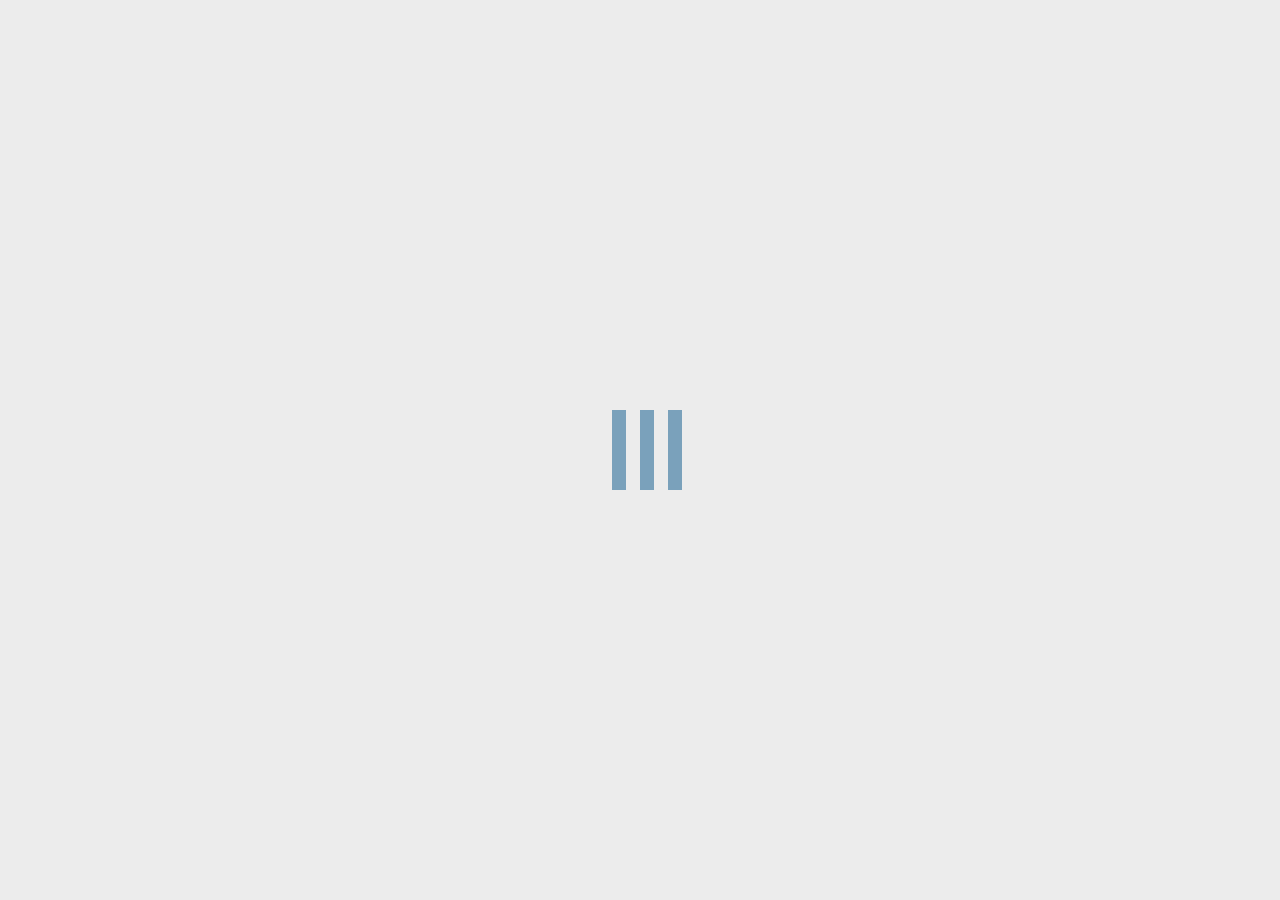
==== commit 0fa5eba2: "dgdfg" ====
--- a/index.html
+++ b/index.html
@@ -1,217 +1,22 @@
 <!DOCTYPE html>
-<html lang="usa">
-
+<html lang="en">
 <head>
     <meta charset="UTF-8">
     <meta name="viewport" content="width=device-width, initial-scale=1.0">
-    <title>MEDIX Health Limited</title>
+    <link rel="stylesheet" href="style2.css">
     <link rel="icon" href="imgs/LOGO.png">
-    <link href="https://fonts.googleapis.com/css2?family=Poppins:wght@400;600&display=swap" rel="stylesheet">
-    <link rel="stylesheet" href="style.css">
+    <title>Loading...</title>
 </head>
+<body>
+    <div></div>
+    <div></div>
+    <div></div>
 
-<body>
-
-    <header class="main-header">
-        <div class="header">
-            <div class="logo">
-                <img class="imgLogo" src="imgs/LOGO.png">
-                <h1 class="logoTxt">MEDIX Health Limited</h1>
-            </div>
-            <nav class="main-nav">
-                <ul>
-                    <li><a href="#">SOBRE</a></li>
-                    <li><a href="#">MISSÃO</a></li>
-                    <li><a href="#">IA</a></li>
-                    <li><a href="#">SOLUÇÕES</a></li>
-                </ul>
-            </nav>
-        </div>
-    </header>
-    <section class="hero">
-        <div class="centroPrincipal">
-            <h2>Bem-vindo ao Medix</h2>
-            <p>Inovação em Saúde através da Inteligência Artificial.</p>
-            <a href="#" class="cta-btn">Teste nossa IA!</a>
-        </div>
-    </section>
-
-    <section class="ondas-box">
-        <section class="txtMis">
-            <h3>MISSÃO</h3>
-            <p>Introdução ao Problema</p>
-            <p>A cirurgia robótica é uma ótima opção para qualquer tipo de cirurgia, pois é muito menos invasiva e
-                menos arriscada, mas ainda tem seus problemas. Os problemas que ocorrem na cirurgia robótica geralmente
-                são erros cometidos pelo próprio cirurgião, seja por falta de treinamento adequado ou inexperiência. Na
-                maioria dos casos, os erros que ocorrem são cometidos por cirurgiões.</p>
-        </section>
-
-        <div class="onda" id="onda1"></div>
-        <div class="onda" id="onda2"></div>
-        <div class="onda" id="onda3"></div>
-        <div class="onda" id="onda4"></div>
-    </section>
-
-    <section class="mission2">
-        <div class="misON2">
-            <img class="imgMis" src="imgs/pexels-cottonbro-6153343.jpg" alt="Descrição da imagem">
-            <div class="txtMis3">
-                <h3 class="tilMis">Nossa Solução</h3>
-                <p class="pTxt">
-                    Esses erros são simples e fáceis de evitar. Pensamos em resolver esses erros médicos com uma IA que
-                    reconhece qualquer movimento, não importa quão pequeno, evitando assim os erros.
-                </p>
-            </div>
-        </div>
-    </section>
-
-    <section class="ourAI">
-        <div class="ai">
-            <h3 class="titAi">IA</h3>
-            <div class="txtAIz">
-                <p class="txtAi">Nossa ideia de IA foi: uma IA que sente e controla cada movimento, não importa quão
-                    pequeno, evitando assim os erros básicos da cirurgia robótica. Com isso, acreditamos que nossa IA
-                    ajudaria muito nas cirurgias robóticas.</p>
-                <p class="txtAi2">Clique no botão abaixo para ver nossa ideia para IA, o futuro da medicina robótica.
-                </p>
-                <button class="btnAI">TESTAR IA</button>
-            </div>
-        </div>
-        <div class="imgAIc">
-            <img class="imgAi" src="imgs/ai-chip-artificial-intelligence-future-technology-innovation.jpg">
-        </div>
-    </section>
-
-    <section class="about">
-        <h1>SOBRE NÓS</h1>
-        <div class="about-container">
-            <div class="about-card">
-                <img src="imgs/FLAVIO.png" alt="Membro 1">
-                <h4>Flavio</h4>
-                <p>Descrição do membro 1.</p>
-            </div>
-            <div class="about-card">
-                <img src="imgs/CLIRONS.png" alt="Membro 2">
-                <h4>João Vitor</h4>
-                <p>Descrição do membro 2.</p>
-            </div>
-            <div class="about-card">
-                <img src="imgs/PEDRO.png" alt="Membro 3">
-                <h4>João Pedro</h4>
-                <p>Descrição do membro 3.</p>
-            </div>
-            <div class="about-card">
-                <img src="imgs/GUILHERME.png" alt="Membro 4">
-                <h4>João Guilherme</h4>
-                <p>Descrição do membro 4.</p>
-            </div>
-            <div class="about-card">
-                <img src="imgs/BABIEL.png" alt="Membro 5">
-                <h4>Gabriel</h4>
-                <p>Descrição do membro 5.</p>
-            </div>
-        </div>
-    </section>
-
-    <script>
-        // Função para verificar se o elemento está visível na viewport para só fazer o movimento quando chegar no objeto
-        function isElementInViewport(el) {
-            const rect = el.getBoundingClientRect();
-            return (
-                rect.top >= 0 &&
-                rect.bottom <= (window.innerHeight || document.documentElement.clientHeight)
-            );
-        }
-
-        // Função para adicionar a animação quando o elemento está na viewport
-        function animateOnScroll() {
-            const misON2 = document.querySelectorAll('.misON2');
-            misON2.forEach((item) => {
-                if (isElementInViewport(item)) {
-                    item.classList.add('animate');
-                }
-            });
-        }
-
-        // Adiciona o evento de rolagem
-        window.addEventListener('scroll', animateOnScroll);
+      <script>
+        // Redireciona após 3 segundos (3000 milissegundos) mudei para 4000
+        setTimeout(function() {
+            window.location.href = "http://127.0.0.1:5500/principal.html" // Substitua pelo seu arquivo de destino
+        }, 4000);
     </script>
-
-    <script>
-        // Função para verificar se o elemento está visível na viewport para só fazer o movimento quando chegar no objeto
-        function isElementInViewport(el) {
-            const rect = el.getBoundingClientRect();
-            return (
-                rect.top >= 0 &&
-                rect.bottom <= (window.innerHeight || document.documentElement.clientHeight)
-            );
-        }
-
-        // Função para adicionar a animação quando o elemento está na viewport
-        function animateOnScroll() {
-            const ourAI = document.querySelectorAll('.ourAI');
-            ourAI.forEach((item) => {
-                if (isElementInViewport(item)) {
-                    item.classList.add('animate');
-                }
-            });
-        }
-
-        // Adiciona o evento de rolagem
-        window.addEventListener('scroll', animateOnScroll);
-    </script>
-
-    <script>
-        // Função para verificar se o elemento está visível na viewport para só fazer o movimento quando chegar no objeto
-        function isElementInViewport(el) {
-            const rect = el.getBoundingClientRect();
-            return (
-                rect.top >= 0 &&
-                rect.bottom <= (window.innerHeight || document.documentElement.clientHeight)
-            );
-        }
-
-        // Função para adicionar a animação quando o elemento está na viewport
-        function animateOnScroll() {
-            const ourAI = document.querySelectorAll('.misON');
-            ourAI.forEach((item) => {
-                if (isElementInViewport(item)) {
-                    item.classList.add('animate');
-                }
-            });
-        }
-
-        // Adiciona o evento de rolagem
-        window.addEventListener('scroll', animateOnScroll);
-    </script>
-
-    <section class="todo-section">
-        <h1 class="toDo">Compartilhe sua experiência! 😊</h1>
-        <form id="formProduto">
-            <input type="text" id="produto" placeholder="Digite seu feedback aqui:" required>
-            <button type="submit">Adicionar</button>
-        </form>
-
-        <ul id="listaSupermercado" class="task-list"></ul>
-    </section>
-
-    <div class="barrinha"></div>
-
-    <footer class="main-footer">
-        <div class="footer">
-            <h4>Fale Conosco:</h4>
-            <p><a class="email" href="mailto:medixhealthlimitedcorporative@outlook.com">medixhealthlimitedcorporative@outlook.com</a></p>
-
-            <h4>Siga-nos nas Redes Sociais:</h4>
-            <a href="https://x.com/MEDIXHL?t=LegShNUHQI_TQAHU0p8YYA&s=09" target="_blank" aria-label="Twitter">
-                <img src="imgs/twitter.png" alt="Twitter" class="twitter-button">
-            </a>
-
-            <p>&copy; 2024 Empresa Criativa. Todos os direitos reservados.</p>
-        </div>
-    </footer>
-
 </body>
-<script src="script.js"></script>
-
-</html>
+</html>--- a/style2.css
+++ b/style2.css
@@ -0,0 +1,38 @@
+body {
+  margin: 0;
+  background: #ececec;
+  min-height: 100vh;
+  display: flex;
+  justify-content: center;
+  align-items: center;
+}
+
+div {
+  width: 0.875rem;
+  height: 5rem;
+  background: rgba(122, 161, 187, 1);
+  margin-left: 0.875rem;
+  animation: bar-loading 1s infinite alternate;
+}
+
+html {
+  scroll-behavior: smooth;
+  scroll-padding-top: 90px;
+}
+
+div:nth-child(2) {
+  animation-delay: -0.2s;
+}
+
+div:nth-child(3) {
+  animation-delay: -0.4s;
+}
+
+@keyframes bar-loading {
+  0% {
+    transform: scaleY(0.5);
+  }
+  100% {
+    transform: scaleY(1);
+  }
+}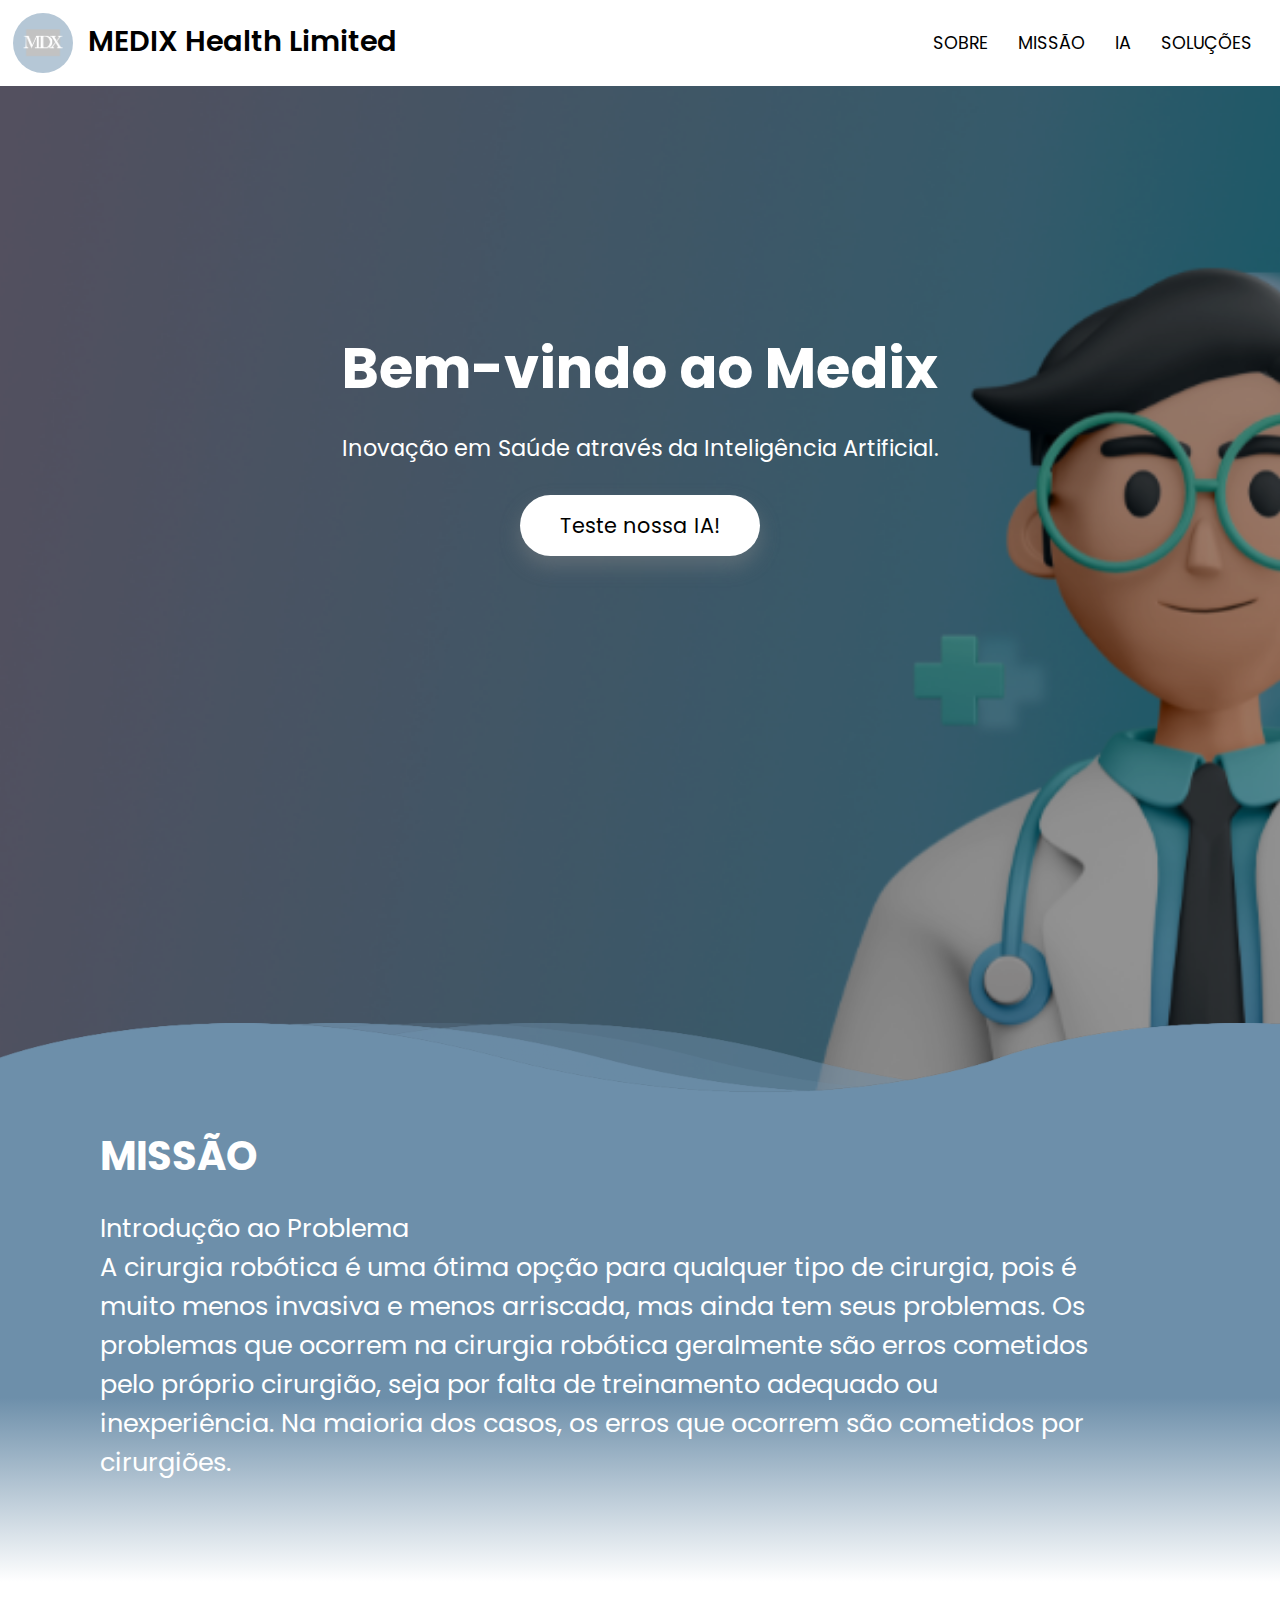
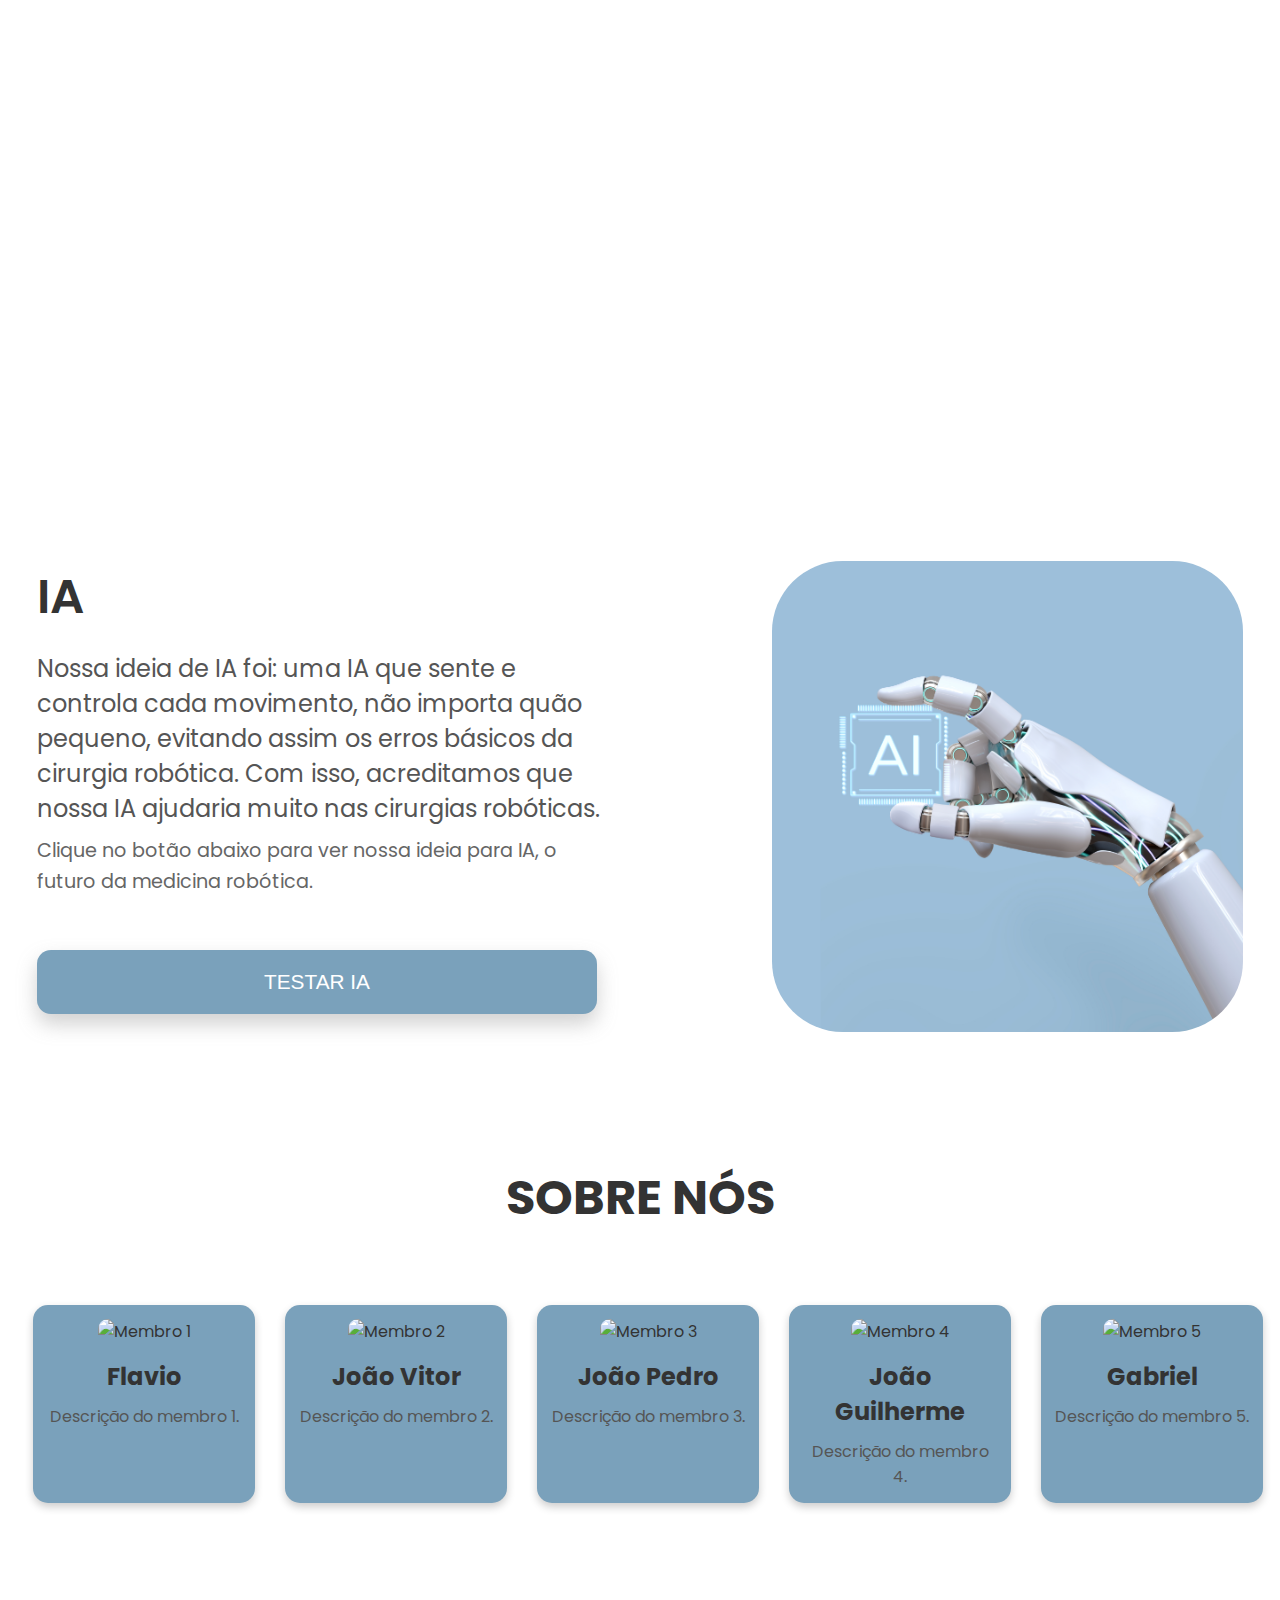
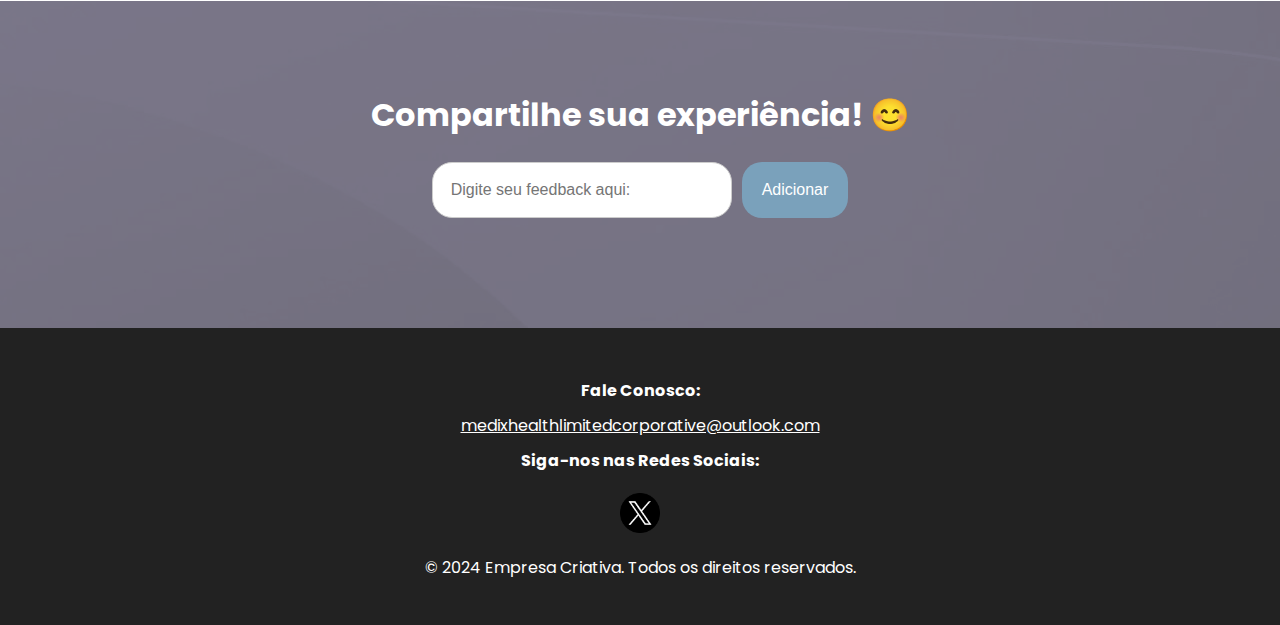
==== commit 3b65b200: "asdas" ====
--- a/index.html
+++ b/index.html
@@ -1,22 +1,217 @@
 <!DOCTYPE html>
-<html lang="en">
+<html lang="usa">
+
 <head>
     <meta charset="UTF-8">
     <meta name="viewport" content="width=device-width, initial-scale=1.0">
-    <link rel="stylesheet" href="style2.css">
+    <title>MEDIX Health Limited</title>
     <link rel="icon" href="imgs/LOGO.png">
-    <title>Loading...</title>
+    <link href="https://fonts.googleapis.com/css2?family=Poppins:wght@400;600&display=swap" rel="stylesheet">
+    <link rel="stylesheet" href="style.css">
 </head>
+
 <body>
-    <div></div>
-    <div></div>
-    <div></div>
-
-      <script>
-        // Redireciona após 3 segundos (3000 milissegundos) mudei para 4000
-        setTimeout(function() {
-            window.location.href = "http://127.0.0.1:5500/principal.html" // Substitua pelo seu arquivo de destino
-        }, 4000);
+
+    <header class="main-header">
+        <div class="header">
+            <div class="logo">
+                <img class="imgLogo" src="imgs/LOGO.png">
+                <h1 class="logoTxt">MEDIX Health Limited</h1>
+            </div>
+            <nav class="main-nav">
+                <ul>
+                    <li><a href="#">SOBRE</a></li>
+                    <li><a href="#">MISSÃO</a></li>
+                    <li><a href="#">IA</a></li>
+                    <li><a href="#">SOLUÇÕES</a></li>
+                </ul>
+            </nav>
+        </div>
+    </header>
+    <section class="hero">
+        <div class="centroPrincipal">
+            <h2>Bem-vindo ao Medix</h2>
+            <p>Inovação em Saúde através da Inteligência Artificial.</p>
+            <a href="#" class="cta-btn">Teste nossa IA!</a>
+        </div>
+    </section>
+
+    <section class="ondas-box">
+        <section class="txtMis">
+            <h3>MISSÃO</h3>
+            <p>Introdução ao Problema</p>
+            <p>A cirurgia robótica é uma ótima opção para qualquer tipo de cirurgia, pois é muito menos invasiva e
+                menos arriscada, mas ainda tem seus problemas. Os problemas que ocorrem na cirurgia robótica geralmente
+                são erros cometidos pelo próprio cirurgião, seja por falta de treinamento adequado ou inexperiência. Na
+                maioria dos casos, os erros que ocorrem são cometidos por cirurgiões.</p>
+        </section>
+
+        <div class="onda" id="onda1"></div>
+        <div class="onda" id="onda2"></div>
+        <div class="onda" id="onda3"></div>
+        <div class="onda" id="onda4"></div>
+    </section>
+
+    <section class="mission2">
+        <div class="misON2">
+            <img class="imgMis" src="imgs/pexels-cottonbro-6153343.jpg" alt="Descrição da imagem">
+            <div class="txtMis3">
+                <h3 class="tilMis">Nossa Solução</h3>
+                <p class="pTxt">
+                    Esses erros são simples e fáceis de evitar. Pensamos em resolver esses erros médicos com uma IA que
+                    reconhece qualquer movimento, não importa quão pequeno, evitando assim os erros.
+                </p>
+            </div>
+        </div>
+    </section>
+
+    <section class="ourAI">
+        <div class="ai">
+            <h3 class="titAi">IA</h3>
+            <div class="txtAIz">
+                <p class="txtAi">Nossa ideia de IA foi: uma IA que sente e controla cada movimento, não importa quão
+                    pequeno, evitando assim os erros básicos da cirurgia robótica. Com isso, acreditamos que nossa IA
+                    ajudaria muito nas cirurgias robóticas.</p>
+                <p class="txtAi2">Clique no botão abaixo para ver nossa ideia para IA, o futuro da medicina robótica.
+                </p>
+                <button class="btnAI">TESTAR IA</button>
+            </div>
+        </div>
+        <div class="imgAIc">
+            <img class="imgAi" src="imgs/ai-chip-artificial-intelligence-future-technology-innovation.jpg">
+        </div>
+    </section>
+
+    <section class="about">
+        <h1>SOBRE NÓS</h1>
+        <div class="about-container">
+            <div class="about-card">
+                <img src="imgs/FLAVIO.png" alt="Membro 1">
+                <h4>Flavio</h4>
+                <p>Descrição do membro 1.</p>
+            </div>
+            <div class="about-card">
+                <img src="imgs/CLIRONS.png" alt="Membro 2">
+                <h4>João Vitor</h4>
+                <p>Descrição do membro 2.</p>
+            </div>
+            <div class="about-card">
+                <img src="imgs/PEDRO.png" alt="Membro 3">
+                <h4>João Pedro</h4>
+                <p>Descrição do membro 3.</p>
+            </div>
+            <div class="about-card">
+                <img src="imgs/GUILHERME.png" alt="Membro 4">
+                <h4>João Guilherme</h4>
+                <p>Descrição do membro 4.</p>
+            </div>
+            <div class="about-card">
+                <img src="imgs/BABIEL.png" alt="Membro 5">
+                <h4>Gabriel</h4>
+                <p>Descrição do membro 5.</p>
+            </div>
+        </div>
+    </section>
+
+    <script>
+        // Função para verificar se o elemento está visível na viewport para só fazer o movimento quando chegar no objeto
+        function isElementInViewport(el) {
+            const rect = el.getBoundingClientRect();
+            return (
+                rect.top >= 0 &&
+                rect.bottom <= (window.innerHeight || document.documentElement.clientHeight)
+            );
+        }
+
+        // Função para adicionar a animação quando o elemento está na viewport
+        function animateOnScroll() {
+            const misON2 = document.querySelectorAll('.misON2');
+            misON2.forEach((item) => {
+                if (isElementInViewport(item)) {
+                    item.classList.add('animate');
+                }
+            });
+        }
+
+        // Adiciona o evento de rolagem
+        window.addEventListener('scroll', animateOnScroll);
     </script>
+
+    <script>
+        // Função para verificar se o elemento está visível na viewport para só fazer o movimento quando chegar no objeto
+        function isElementInViewport(el) {
+            const rect = el.getBoundingClientRect();
+            return (
+                rect.top >= 0 &&
+                rect.bottom <= (window.innerHeight || document.documentElement.clientHeight)
+            );
+        }
+
+        // Função para adicionar a animação quando o elemento está na viewport
+        function animateOnScroll() {
+            const ourAI = document.querySelectorAll('.ourAI');
+            ourAI.forEach((item) => {
+                if (isElementInViewport(item)) {
+                    item.classList.add('animate');
+                }
+            });
+        }
+
+        // Adiciona o evento de rolagem
+        window.addEventListener('scroll', animateOnScroll);
+    </script>
+
+    <script>
+        // Função para verificar se o elemento está visível na viewport para só fazer o movimento quando chegar no objeto
+        function isElementInViewport(el) {
+            const rect = el.getBoundingClientRect();
+            return (
+                rect.top >= 0 &&
+                rect.bottom <= (window.innerHeight || document.documentElement.clientHeight)
+            );
+        }
+
+        // Função para adicionar a animação quando o elemento está na viewport
+        function animateOnScroll() {
+            const ourAI = document.querySelectorAll('.misON');
+            ourAI.forEach((item) => {
+                if (isElementInViewport(item)) {
+                    item.classList.add('animate');
+                }
+            });
+        }
+
+        // Adiciona o evento de rolagem
+        window.addEventListener('scroll', animateOnScroll);
+    </script>
+
+    <section class="todo-section">
+        <h1 class="toDo">Compartilhe sua experiência! 😊</h1>
+        <form id="formProduto">
+            <input type="text" id="produto" placeholder="Digite seu feedback aqui:" required>
+            <button type="submit">Adicionar</button>
+        </form>
+
+        <ul id="listaSupermercado" class="task-list"></ul>
+    </section>
+
+    <div class="barrinha"></div>
+
+    <footer class="main-footer">
+        <div class="footer">
+            <h4>Fale Conosco:</h4>
+            <p><a class="email" href="mailto:medixhealthlimitedcorporative@outlook.com">medixhealthlimitedcorporative@outlook.com</a></p>
+
+            <h4>Siga-nos nas Redes Sociais:</h4>
+            <a href="https://x.com/MEDIXHL?t=LegShNUHQI_TQAHU0p8YYA&s=09" target="_blank" aria-label="Twitter">
+                <img src="imgs/twitter.png" alt="Twitter" class="twitter-button">
+            </a>
+
+            <p>&copy; 2024 Empresa Criativa. Todos os direitos reservados.</p>
+        </div>
+    </footer>
+
 </body>
-</html>+<script src="script.js"></script>
+
+</html>
--- a/style.css
+++ b/style.css
@@ -0,0 +1,659 @@
+* {
+    margin: 0;
+    padding: 0;
+    box-sizing: border-box;
+}
+ 
+body {
+    font-family: 'Poppins', sans-serif;
+    background-color: #ffffff;
+    color: #333;
+}
+
+
+
+h1 {
+    text-decoration: none;
+  }
+  
+  h1::after {
+    content: "";
+    display: block;
+    width: 0;
+    height: 3px;
+    background: rgba(52, 148, 173, 1);
+    transition: .5s ease-out;
+  }
+  
+  h1:hover::after {
+    width: 100%;
+  }
+
+
+h3 {
+    text-decoration: none;
+  }
+  
+  h3::after {
+    content: "";
+    display: block;
+    width: 0;
+    height: 3px;
+    background: rgba(52, 148, 173, 1);
+    transition: .5s ease-out;
+  }
+  
+  h3:hover::after {
+    width: 90%;
+  }
+ 
+.centroPrincipal {
+    width: 90%;
+    max-width: 1200px;
+    margin: 0 auto;
+    display: flex;
+    flex-direction: column;
+    align-items: center;
+}
+ 
+/* Header */
+ 
+.header {
+    display: flex;
+    justify-content: space-between; /* Distribui logo e navegação */
+    align-items: center; /* Alinha itens verticalmente no centro */
+    padding: 13px;
+}
+ 
+.logo {
+    display: flex;
+    align-items: center; /* Alinha logo e texto lado a lado */
+}
+ 
+.imgLogo {
+    width: 60px;
+    height: 60px;
+    border-radius: 50%; /* Faz a logo ficar em um círculo */
+    object-fit: cover; /* Garante que a imagem se ajuste ao círculo */
+    margin-right: 15px; /* Espaço entre a logo e o texto */
+}
+ 
+.main-header {
+    background-color: #ffffff;
+    color: #000000;
+    width: 100%;
+}
+ 
+.logoTxt {
+    font-size: 1.8em;
+    font-weight: 600;
+    color: #000000;
+}
+ 
+.main-nav ul {
+    list-style: none;
+    display: flex;
+    margin: 0;
+    padding: 0;
+}
+ 
+.main-nav ul li {
+    margin: 0 15px;
+}
+ 
+.main-nav ul li a {
+    text-decoration: none;
+    color: #000000;
+    font-size: 1.1em;
+    transition: color 0.3s ease;
+}
+ 
+.main-nav ul li a:hover {
+    color: #808080;
+}
+ 
+/* Hero Section */
+.hero {
+    background: url('imgs/Design sem nome.png') no-repeat center center/cover; /* Atualizado */
+    color: #fff;
+    text-align: center;
+    padding: 240px 0;
+    box-shadow: inset 0 0 0 2000px rgba(0, 0, 0, 0.4);
+    height: 115vh;
+    animation: parallaxScroll 5s infinite linear;
+}
+ 
+.hero h2 {
+    font-size: 3.5em;
+    margin-bottom: 20px;
+    animation: slideIn 1.5s ease-out;
+}
+ 
+.hero p {
+    font-size: 1.4em;
+    margin-bottom: 30px;
+    animation: slideIn 2s ease-out;
+}
+ 
+.cta-btn {
+    background-color: #ffffff;
+    color: #000000;
+    padding: 15px 40px;
+    text-decoration: none;
+    font-size: 1.3em;
+    border-radius: 50px;
+    box-shadow: 0 10px 20px rgba(139, 139, 139, 0.4);
+    transition: background-color 0.3s, transform 0.3s;
+    animation: pulse 2s infinite;
+}
+ 
+.cta-btn:hover {
+    background-color: #919191;
+    transform: scale(1.1);
+}
+ 
+/* Services Section */
+.about {
+    background-color: #fff;
+    padding: 80px 0;
+    text-align: center;
+}
+
+.about h1 {
+    font-size: 3em;
+    margin-bottom: 50px;
+}
+
+.about-container {
+    display: flex;
+    overflow-x: auto; /* Habilita o scroll horizontal */
+    padding: 18px;
+    scrollbar-width: thin; /* Para navegadores compatíveis */
+}
+
+.about-card {
+    flex: 0 0 auto; /* Impede que os cards encolham */
+    width: 222px; /* Largura fixa dos cards */
+    margin: 0 15px; /* Espaçamento entre os cards */
+    background-color: rgba(122, 161, 187, 1);
+    border-radius: 15px;
+    padding: 14px;
+    box-shadow: 0 4px 8px rgba(0, 0, 0, 0.2);
+    transition: transform 0.3s;
+}
+
+.about-card img {
+    width: 100%;
+    height: auto;
+    border-radius: 10px;
+}
+
+.about-card h4 {
+    margin: 15px 0 10px;
+    font-size: 1.5em;
+    color: #333;
+}
+
+.about-card p {
+    color: #555;
+}
+
+/* Efeito de hover */
+.about-card:hover {
+    transform: scale(1.05);
+}
+
+
+/* MISSÂO1 
+.mission {
+    background-color: #ffffff; 
+}
+
+.pagina_inicial{
+    background-color: #000000;
+}
+
+.misON {
+    margin-top: 100px;
+    transition: transform 0.25s ease-in-out, opacity 0.25s ease-in-out; 
+    background-image: url(Ondinha.png);
+    background-size: cover;
+    background-position: center;
+    background-repeat: no-repeat;
+    min-height: 550px;
+    padding: 52px;
+}
+
+
+.misON.animate {
+    opacity: 1;
+    transform: translateX(0);
+}
+
+.titMis {
+    font-size: 3em;
+    color: #ffffff;
+    font-weight: 600;
+    margin-bottom: 15px;
+    text-align: left;
+}
+ 
+.txtMis {
+    font-size: 1.5em;
+    color: #ffffff;
+    margin-bottom: 10px;
+    text-align: left;
+}
+ 
+.txtMis2 {
+    font-size: 1.2em;
+    color: #e5e5e5;
+    line-height: 1.6;
+    text-align: left;
+}
+*/
+ 
+----------------------------
+/*teste*/
+.titMis{
+    width: 100%;
+    height: 100%;
+
+    display: flex;
+    align-items: center;
+    justify-content: center;
+    
+    position: fixed;
+    z-index: -1;
+
+    font-size: 40px;
+    color: #000000;
+}
+
+.txtMis{
+    padding: 100px;
+    background: linear-gradient(180deg, rgba(109,143,170,1) 0%, rgba(109,143,170,1) 60%, rgba(255,255,255,1) 100%);
+}
+
+.txtMis h3{
+    font-size: 2.5em;
+    margin-bottom: 20px;
+    color: white;
+    margin-top: -95px;
+}
+
+.txtMis p{
+    font-size: 1.6em;
+    color: white;
+    display: flex;
+    width: 1000px;
+}
+
+.ondas-box{
+    position: relative;
+    width: 100%;
+    height: 500px;
+}
+
+.onda {
+    margin-top: 100px;
+    width: 100%;
+    height: 100px;
+    position: absolute;
+    bottom: 498px;
+    background-image: url('imgs/waves3.png'); /* Atualizado */
+    background-size: 1000px 100px;
+    animation: ondaAnimada 5s ease-in-out infinite alternate;
+}
+
+@keyframes ondaAnimada {
+    0%{
+        transform: translateY(0px);
+    }
+    100%{
+        transform: translateY(10px);
+    }
+}
+
+#onda1{
+    z-index: 1000;
+    opacity: 1;
+    background-position-x: 400;
+}
+#onda2{
+    z-index: 999;
+    opacity: 0.5;
+    background-position-x: 300px;
+}
+#onda3{
+    z-index: 998;
+    opacity: 0.2;
+    background-position-x: 200px;
+}
+#onda4{
+    z-index: 997;
+    opacity: 0.8;
+    background-position-x: 100px;
+}
+
+
+
+/* MISSÂO2 */
+.mission2 {
+    background-color: #ffffff;
+    padding: 50px 20px;
+}
+ 
+.misON2 {
+    display: flex;
+    align-items: flex-start;
+    width: 93vw;
+    opacity: 0; /* Inicia invisível */
+    transform: translateX(-100px); /* Inicia fora da tela à esquerda */
+    transition: transform 0.25s ease-in-out, opacity 0.25s ease-in-out; /* Transição mais rápida e suave */
+    margin-top: -60px;
+}
+
+.misON2.animate {
+    opacity: 1; /* Torna visível */
+    transform: translateX(0); /* Move para a posição final */
+}
+ 
+ 
+.imgMis {
+    width: 444px;
+    height: 400px;
+    border-radius: 15%;
+    object-fit: cover;
+    margin-right: 100px;
+    margin-top: 50px;
+}
+ 
+.txtMis3 {
+    font-size: 1.5em;
+    margin-top: 125px;
+    flex: 1;
+}
+ 
+.tilMis {
+    font-size: 2em;
+    color: #333;
+    margin-bottom: 10px;
+}
+ 
+.pTxt {
+    font-size: 1em;
+    color: #666;
+    line-height: 1.6;
+}
+ 
+/*AI*/
+.ourAI {
+    background-color: #ffffff;
+    padding: 50px 37px;
+    display: flex;
+    justify-content: space-between;
+    align-items: flex-start;
+    /*opacity: 0; 
+    transform: translateX(0px); 
+    transition: transform 0.25s ease-in-out, opacity 0.25s ease-in-out;*/
+}
+
+/*.ourAI.animate {
+    opacity: 1; /* Torna visível 
+    transform: translateX(0); /* Move para a posição final 
+}*/
+.ai {
+    flex: 1;
+    margin-right: 20px;
+}
+ 
+.titAi {
+    font-size: 3em;
+    color: #333333;
+    font-weight: 600;
+    margin-bottom: 15px;
+    text-align: left;
+}
+ 
+.txtAIz {
+    display: flex;
+    flex-direction: column;
+}
+ 
+.txtAi {
+    font-size: 1.5em;
+    color: #555555;
+    margin-bottom: 10px;
+    max-width: 573px; /* Adicionado para limitar a largura */
+}
+ 
+.txtAi2 {
+    font-size: 1.2em;
+    color: #666666;
+    line-height: 1.6;
+    max-width: 572px; /* Adicionado para limitar a largura */
+}
+ 
+.btnAI {
+    margin-top: 53px;
+    width: 560px;
+    height: 64px;
+    background: #7aa1bb;
+    border-radius: 14px;
+    color: white;
+    border: none;
+    cursor: pointer;
+    box-shadow: 0 10px 20px rgba(139, 139, 139, 0.4);
+    transition: transform 0.3s;
+    font-size: 1.3em;
+    display: flex;
+    align-items: center;
+    justify-content: center;
+}
+
+.btnAI:hover {
+    transform: scale(1.05);
+    background-color: rgba(52, 148, 173, 1);
+}
+
+.btnAI:active {
+    transform: scale(0.95); /* Faz o botão "afundar" ao ser clicado */
+    box-shadow: 0 2px 5px rgba(0, 0, 0, 0.2);
+}
+ 
+.imgAIc {
+    display: flex;
+    align-items: center;
+}
+ 
+.imgAi {
+    width: 100%; /* Ajustar para ocupar 100% do espaço disponível */
+    max-width: 471px; /* Tamanho máximo */
+    height: auto; /* Altura automática para manter a proporção */
+    border-radius: 15%; /* Arredondamento de bordas */
+}
+ 
+ 
+ 
+/* Footer */
+.main-footer {
+    background-color: #222;
+    color: #fff;
+    text-align: center;
+    padding: 40px 20px;
+}
+
+.email{
+    color: #ffffff;
+}
+
+.footer {
+    max-width: 1200px;
+    margin: 0 auto;
+}
+
+.footer h4 {
+    margin: 10px 0;
+}
+
+.footer p {
+    margin: 5px 0;
+}
+
+.twitter-button {
+    width: 40px; /* Ajuste o tamanho conforme necessário */
+    height: auto; /* Mantém a proporção da imagem */
+    margin: 10px;
+    transition: transform 0.3s;
+}
+
+.twitter-button:hover {
+    transform: scale(1.1); /* Efeito de zoom ao passar o mouse */
+}
+
+
+/* Lista */
+.todo-section {
+    background: url(imgs/back3.png);
+    padding: 90px 20px;
+    width: 100%;
+    max-width: 1500px;
+    margin: 0 auto;
+    text-align: center;
+}
+
+.toDo {
+    font-size: 2em;
+    color: #ffffff;
+    margin-bottom: 20px;
+    font-weight: bold;
+}
+
+#formProduto {
+    display: flex;
+    justify-content: center;
+    gap: 10px;
+    margin-bottom: 20px;
+}
+
+#formProduto input[type="text"] {
+    padding: 18px;
+    border-radius: 20px;
+    border: 1px solid #ccc;
+    font-size: 16px;
+    width: 60%;
+    max-width: 300px;
+}
+
+#formProduto input[type="text"]:focus {
+    outline: none;
+    border-color: #3498db;
+}
+
+#formProduto button {
+    padding: 10px 20px;
+    border-radius: 20px;
+    border: none;
+    background-color:  #7aa1bb;
+    color: white;
+    font-size: 16px;
+    cursor: pointer;
+    transition: background-color 0.3s ease;
+}
+
+#formProduto button:hover {
+    background-color: #2874a6;
+}
+
+.task-list {
+    list-style: none;
+    padding: 0;
+    margin: 0;
+}
+
+.task-list li {
+    background-color: #ffffff;
+    color: #181818;
+    font-weight: bold;
+    padding: 15px;
+    margin-bottom: 10px;
+    border-radius: 8px;
+    display: flex;
+    justify-content: space-between;
+    align-items: center;
+    box-shadow: 0 2px 5px rgba(0, 0, 0, 0.1);
+    transition: transform 0.3s ease;
+}
+
+.task-list li:hover {
+    transform: scale(1.02);
+}
+
+.task-list li span {
+    flex-grow: 1;
+    text-align: left;
+    padding-left: 10px;
+}
+
+.task-list li button {
+    border: none;
+    border-radius: 5px;
+    padding: 8px 12px;
+    cursor: pointer;
+    font-size: 14px;
+}
+
+.task-list li button:first-child {
+    background-color: #16a085;
+    color: white;
+    margin-right: 8px;
+}
+
+.task-list li button:last-child {
+    background-color: #b95b51;
+    color: white;
+}
+
+ 
+/* Animations */
+@keyframes fadeIn {
+    0% {
+        opacity: 0;
+    }
+    100% {
+        opacity: 1;
+    }
+}
+ 
+@keyframes slideIn {
+    0% {
+        transform: translateY(-2px); /* Movendo menos para começar */
+        opacity: 0;
+    }
+    100% {
+        transform: translateY(0);
+        opacity: 1;
+    }
+}
+ 
+@keyframes pulse {
+    0% {
+        transform: scale(1);
+    }
+    50% {
+        transform: scale(1.05);
+    }
+    100% {
+        transform: scale(1);
+    }
+}
+ 
+@keyframes parallaxScroll {
+    0% {
+        background-position: 0% 0%;
+    }
+    100% {
+        background-position: 100% 100%;
+    }
+}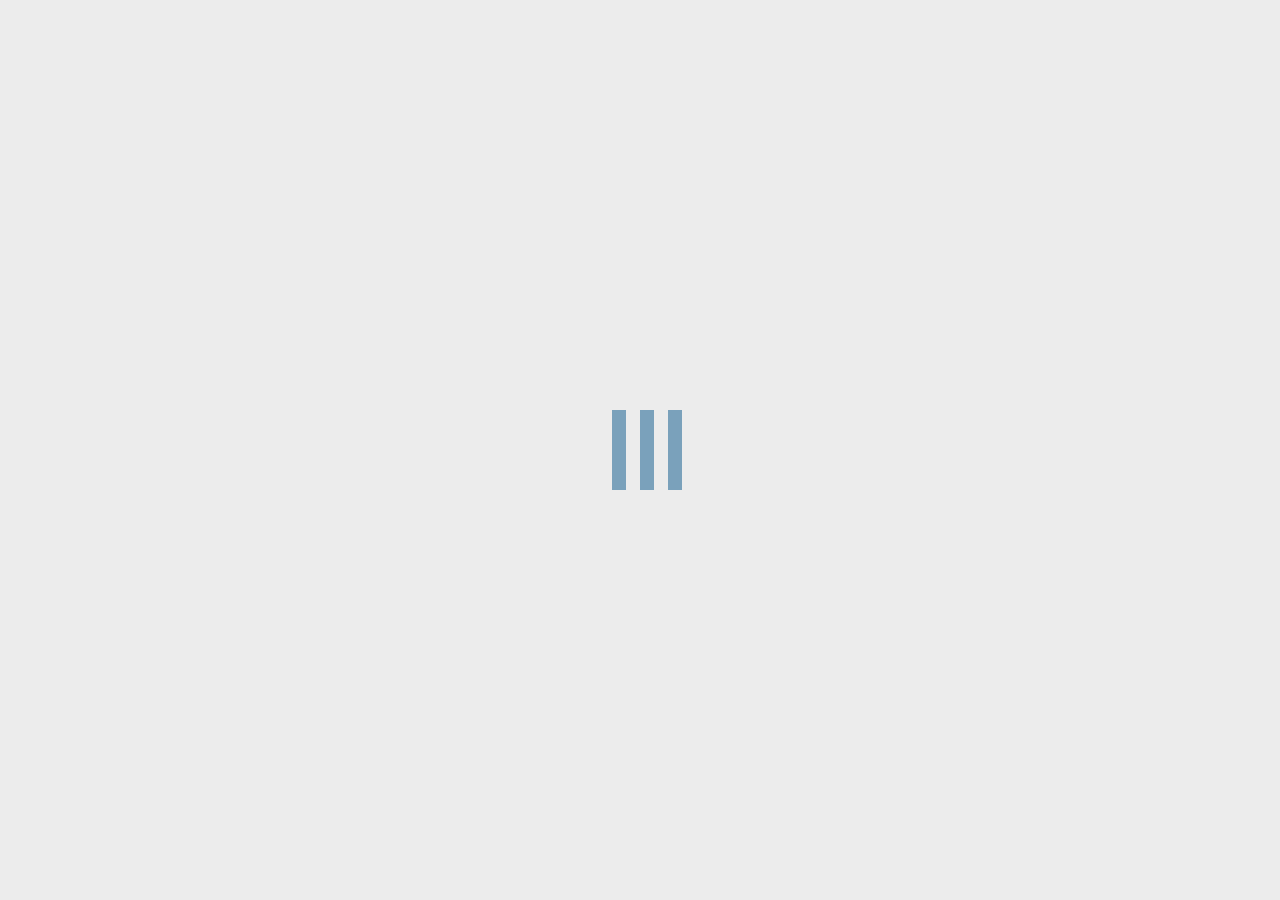
==== commit 0e08229b: "vssss" ====
--- a/index.html
+++ b/index.html
@@ -1,217 +1,22 @@
 <!DOCTYPE html>
-<html lang="usa">
-
+<html lang="en">
 <head>
     <meta charset="UTF-8">
     <meta name="viewport" content="width=device-width, initial-scale=1.0">
-    <title>MEDIX Health Limited</title>
+    <link rel="stylesheet" href="style2.css">
     <link rel="icon" href="imgs/LOGO.png">
-    <link href="https://fonts.googleapis.com/css2?family=Poppins:wght@400;600&display=swap" rel="stylesheet">
-    <link rel="stylesheet" href="style.css">
+    <title>Loading...</title>
 </head>
+<body>
+    <div></div>
+    <div></div>
+    <div></div>
 
-<body>
-
-    <header class="main-header">
-        <div class="header">
-            <div class="logo">
-                <img class="imgLogo" src="imgs/LOGO.png">
-                <h1 class="logoTxt">MEDIX Health Limited</h1>
-            </div>
-            <nav class="main-nav">
-                <ul>
-                    <li><a href="#">SOBRE</a></li>
-                    <li><a href="#">MISSÃO</a></li>
-                    <li><a href="#">IA</a></li>
-                    <li><a href="#">SOLUÇÕES</a></li>
-                </ul>
-            </nav>
-        </div>
-    </header>
-    <section class="hero">
-        <div class="centroPrincipal">
-            <h2>Bem-vindo ao Medix</h2>
-            <p>Inovação em Saúde através da Inteligência Artificial.</p>
-            <a href="#" class="cta-btn">Teste nossa IA!</a>
-        </div>
-    </section>
-
-    <section class="ondas-box">
-        <section class="txtMis">
-            <h3>MISSÃO</h3>
-            <p>Introdução ao Problema</p>
-            <p>A cirurgia robótica é uma ótima opção para qualquer tipo de cirurgia, pois é muito menos invasiva e
-                menos arriscada, mas ainda tem seus problemas. Os problemas que ocorrem na cirurgia robótica geralmente
-                são erros cometidos pelo próprio cirurgião, seja por falta de treinamento adequado ou inexperiência. Na
-                maioria dos casos, os erros que ocorrem são cometidos por cirurgiões.</p>
-        </section>
-
-        <div class="onda" id="onda1"></div>
-        <div class="onda" id="onda2"></div>
-        <div class="onda" id="onda3"></div>
-        <div class="onda" id="onda4"></div>
-    </section>
-
-    <section class="mission2">
-        <div class="misON2">
-            <img class="imgMis" src="imgs/pexels-cottonbro-6153343.jpg" alt="Descrição da imagem">
-            <div class="txtMis3">
-                <h3 class="tilMis">Nossa Solução</h3>
-                <p class="pTxt">
-                    Esses erros são simples e fáceis de evitar. Pensamos em resolver esses erros médicos com uma IA que
-                    reconhece qualquer movimento, não importa quão pequeno, evitando assim os erros.
-                </p>
-            </div>
-        </div>
-    </section>
-
-    <section class="ourAI">
-        <div class="ai">
-            <h3 class="titAi">IA</h3>
-            <div class="txtAIz">
-                <p class="txtAi">Nossa ideia de IA foi: uma IA que sente e controla cada movimento, não importa quão
-                    pequeno, evitando assim os erros básicos da cirurgia robótica. Com isso, acreditamos que nossa IA
-                    ajudaria muito nas cirurgias robóticas.</p>
-                <p class="txtAi2">Clique no botão abaixo para ver nossa ideia para IA, o futuro da medicina robótica.
-                </p>
-                <button class="btnAI">TESTAR IA</button>
-            </div>
-        </div>
-        <div class="imgAIc">
-            <img class="imgAi" src="imgs/ai-chip-artificial-intelligence-future-technology-innovation.jpg">
-        </div>
-    </section>
-
-    <section class="about">
-        <h1>SOBRE NÓS</h1>
-        <div class="about-container">
-            <div class="about-card">
-                <img src="imgs/FLAVIO.png" alt="Membro 1">
-                <h4>Flavio</h4>
-                <p>Descrição do membro 1.</p>
-            </div>
-            <div class="about-card">
-                <img src="imgs/CLIRONS.png" alt="Membro 2">
-                <h4>João Vitor</h4>
-                <p>Descrição do membro 2.</p>
-            </div>
-            <div class="about-card">
-                <img src="imgs/PEDRO.png" alt="Membro 3">
-                <h4>João Pedro</h4>
-                <p>Descrição do membro 3.</p>
-            </div>
-            <div class="about-card">
-                <img src="imgs/GUILHERME.png" alt="Membro 4">
-                <h4>João Guilherme</h4>
-                <p>Descrição do membro 4.</p>
-            </div>
-            <div class="about-card">
-                <img src="imgs/BABIEL.png" alt="Membro 5">
-                <h4>Gabriel</h4>
-                <p>Descrição do membro 5.</p>
-            </div>
-        </div>
-    </section>
-
-    <script>
-        // Função para verificar se o elemento está visível na viewport para só fazer o movimento quando chegar no objeto
-        function isElementInViewport(el) {
-            const rect = el.getBoundingClientRect();
-            return (
-                rect.top >= 0 &&
-                rect.bottom <= (window.innerHeight || document.documentElement.clientHeight)
-            );
-        }
-
-        // Função para adicionar a animação quando o elemento está na viewport
-        function animateOnScroll() {
-            const misON2 = document.querySelectorAll('.misON2');
-            misON2.forEach((item) => {
-                if (isElementInViewport(item)) {
-                    item.classList.add('animate');
-                }
-            });
-        }
-
-        // Adiciona o evento de rolagem
-        window.addEventListener('scroll', animateOnScroll);
+      <script>
+        // Redireciona após 3 segundos (3000 milissegundos) mudei para 4000
+        setTimeout(function() {
+            window.location.href = "principal.html" // Substitua pelo seu arquivo de destino
+        }, 4000);
     </script>
-
-    <script>
-        // Função para verificar se o elemento está visível na viewport para só fazer o movimento quando chegar no objeto
-        function isElementInViewport(el) {
-            const rect = el.getBoundingClientRect();
-            return (
-                rect.top >= 0 &&
-                rect.bottom <= (window.innerHeight || document.documentElement.clientHeight)
-            );
-        }
-
-        // Função para adicionar a animação quando o elemento está na viewport
-        function animateOnScroll() {
-            const ourAI = document.querySelectorAll('.ourAI');
-            ourAI.forEach((item) => {
-                if (isElementInViewport(item)) {
-                    item.classList.add('animate');
-                }
-            });
-        }
-
-        // Adiciona o evento de rolagem
-        window.addEventListener('scroll', animateOnScroll);
-    </script>
-
-    <script>
-        // Função para verificar se o elemento está visível na viewport para só fazer o movimento quando chegar no objeto
-        function isElementInViewport(el) {
-            const rect = el.getBoundingClientRect();
-            return (
-                rect.top >= 0 &&
-                rect.bottom <= (window.innerHeight || document.documentElement.clientHeight)
-            );
-        }
-
-        // Função para adicionar a animação quando o elemento está na viewport
-        function animateOnScroll() {
-            const ourAI = document.querySelectorAll('.misON');
-            ourAI.forEach((item) => {
-                if (isElementInViewport(item)) {
-                    item.classList.add('animate');
-                }
-            });
-        }
-
-        // Adiciona o evento de rolagem
-        window.addEventListener('scroll', animateOnScroll);
-    </script>
-
-    <section class="todo-section">
-        <h1 class="toDo">Compartilhe sua experiência! 😊</h1>
-        <form id="formProduto">
-            <input type="text" id="produto" placeholder="Digite seu feedback aqui:" required>
-            <button type="submit">Adicionar</button>
-        </form>
-
-        <ul id="listaSupermercado" class="task-list"></ul>
-    </section>
-
-    <div class="barrinha"></div>
-
-    <footer class="main-footer">
-        <div class="footer">
-            <h4>Fale Conosco:</h4>
-            <p><a class="email" href="mailto:medixhealthlimitedcorporative@outlook.com">medixhealthlimitedcorporative@outlook.com</a></p>
-
-            <h4>Siga-nos nas Redes Sociais:</h4>
-            <a href="https://x.com/MEDIXHL?t=LegShNUHQI_TQAHU0p8YYA&s=09" target="_blank" aria-label="Twitter">
-                <img src="imgs/twitter.png" alt="Twitter" class="twitter-button">
-            </a>
-
-            <p>&copy; 2024 Empresa Criativa. Todos os direitos reservados.</p>
-        </div>
-    </footer>
-
 </body>
-<script src="script.js"></script>
-
-</html>
+</html>--- a/style2.css
+++ b/style2.css
@@ -0,0 +1,38 @@
+body {
+  margin: 0;
+  background: #ececec;
+  min-height: 100vh;
+  display: flex;
+  justify-content: center;
+  align-items: center;
+}
+
+div {
+  width: 0.875rem;
+  height: 5rem;
+  background: rgba(122, 161, 187, 1);
+  margin-left: 0.875rem;
+  animation: bar-loading 1s infinite alternate;
+}
+
+html {
+  scroll-behavior: smooth;
+  scroll-padding-top: 90px;
+}
+
+div:nth-child(2) {
+  animation-delay: -0.2s;
+}
+
+div:nth-child(3) {
+  animation-delay: -0.4s;
+}
+
+@keyframes bar-loading {
+  0% {
+    transform: scaleY(0.5);
+  }
+  100% {
+    transform: scaleY(1);
+  }
+}